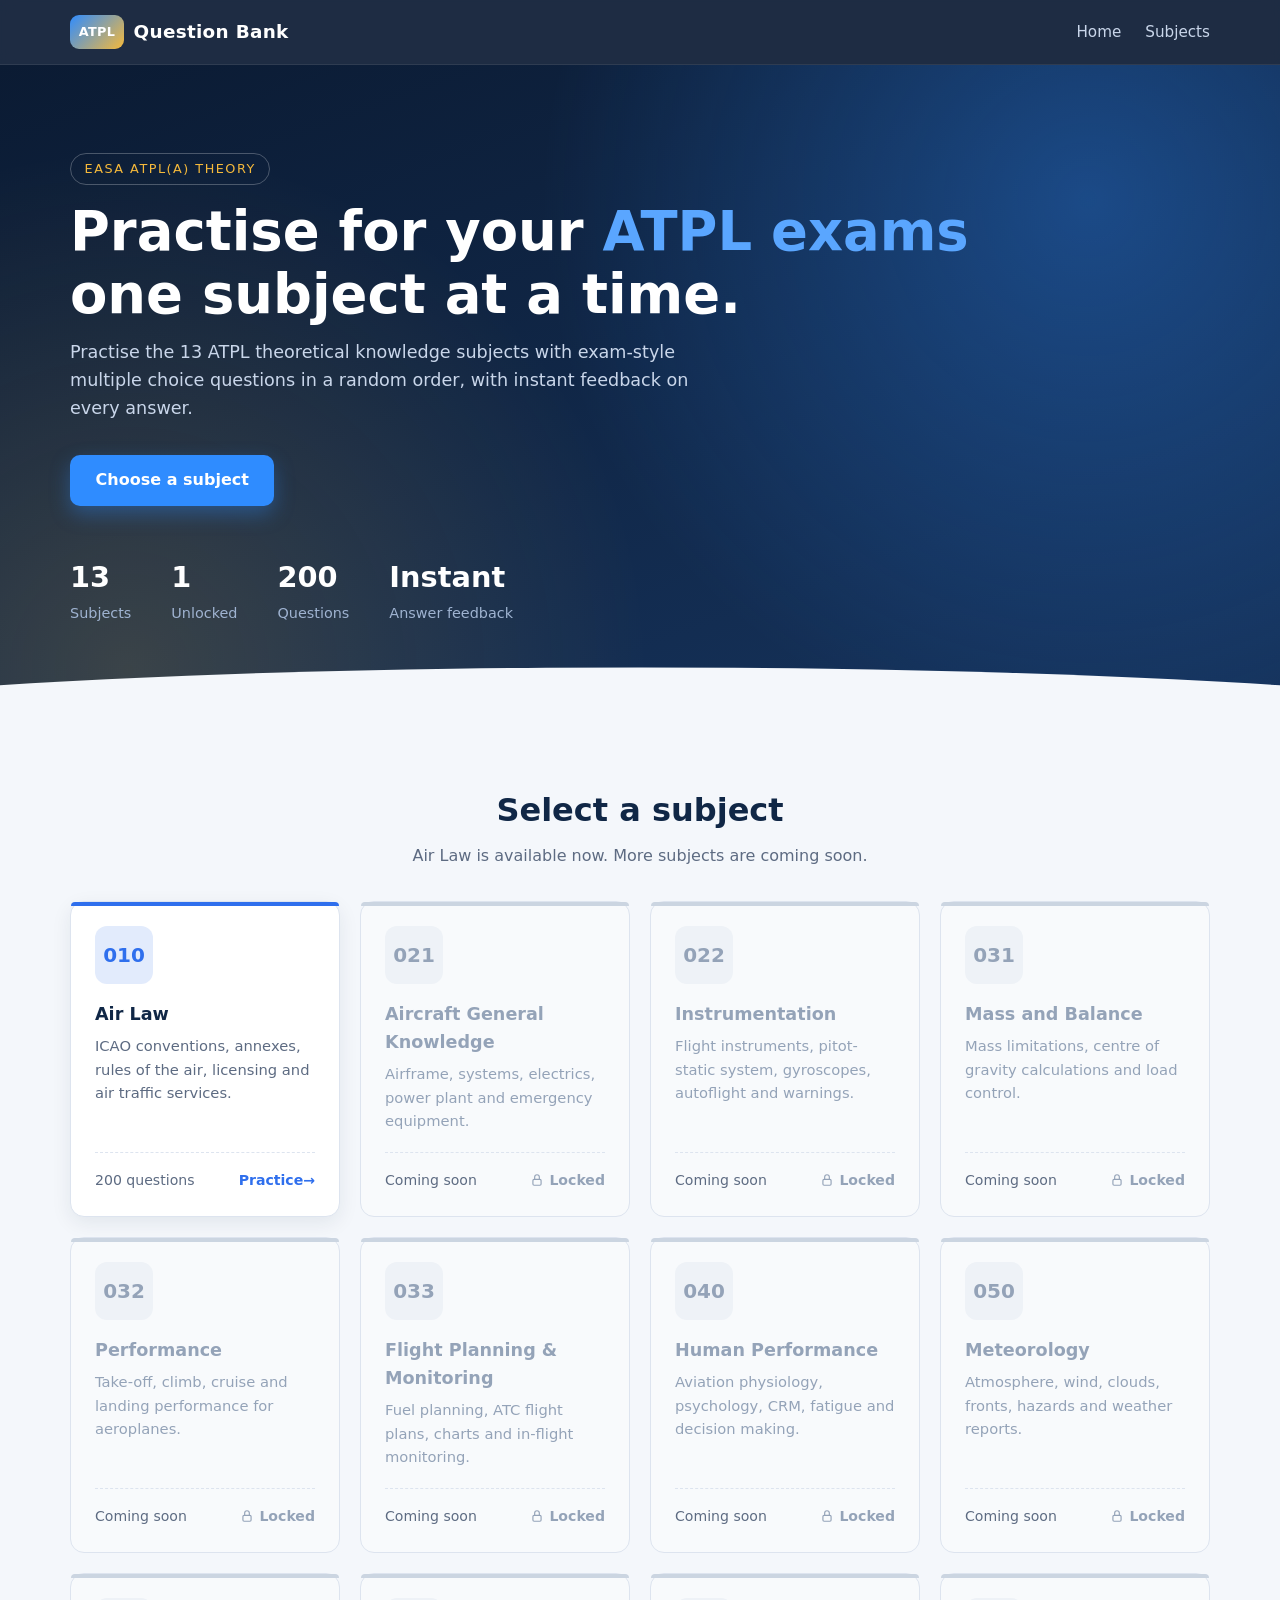
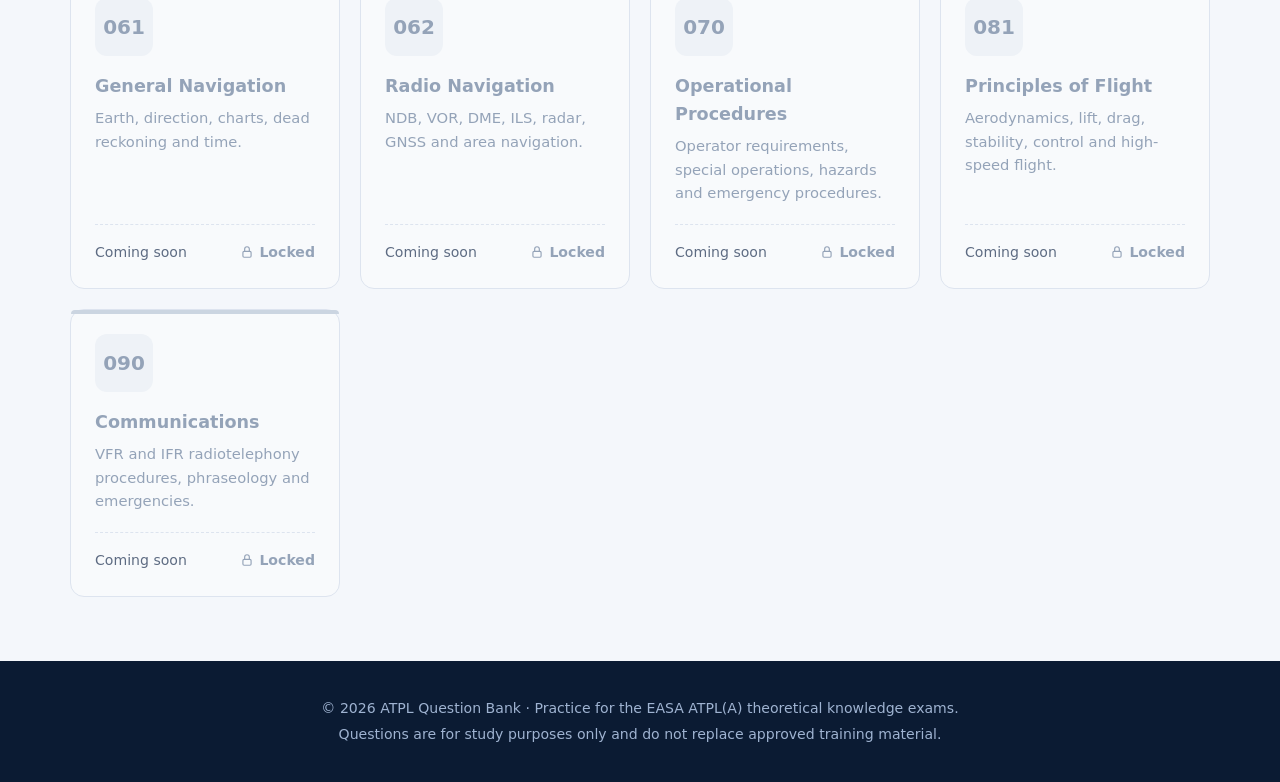
==== index.html @ 77bb9002 "Initial commit" ====
<!DOCTYPE html>
<html lang="en">
<head>
  <meta charset="UTF-8">
  <meta name="viewport" content="width=device-width, initial-scale=1.0">
  <title>ATPL Question Bank – Practise for your ATPL exams</title>
  <link rel="stylesheet" href="css/style.css">
</head>
<body>
  <header class="site-header">
    <nav class="container nav" aria-label="Main">
      <a class="brand" href="index.html"><span class="brand-mark">ATPL</span> Question Bank</a>
      <ul class="nav-links">
        <li><a href="index.html">Home</a></li>
        <li><a href="index.html#subjects">Subjects</a></li>
      </ul>
    </nav>
  </header>

  <main>
    <section class="hero">
      <div class="container">
        <span class="eyebrow">EASA ATPL(A) Theory</span>
        <h1>Practise for your <span>ATPL exams</span><br>one subject at a time.</h1>
        <p>Practise the 13 ATPL theoretical knowledge subjects with exam-style multiple choice questions in a random order, with instant feedback on every answer.</p>
        <a class="btn btn-primary" href="#subjects">Choose a subject</a>
        <div class="stats">
          <div class="stat"><strong>13</strong><span>Subjects</span></div>
          <div class="stat"><strong>1</strong><span>Unlocked</span></div>
          <div class="stat"><strong>200</strong><span>Questions</span></div>
          <div class="stat"><strong>Instant</strong><span>Answer feedback</span></div>
        </div>
      </div>
    </section>

    <section class="section" id="subjects">
      <div class="container">
        <div class="section-head">
          <h2>Select a subject</h2>
          <p>Air Law is available now. More subjects are coming soon.</p>
        </div>
        <div class="subject-grid">
        <a class="subject-card s-010" href="subjects/air-law.html">
          <span class="subject-code">010</span>
          <h3>Air Law</h3>
          <p>ICAO conventions, annexes, rules of the air, licensing and air traffic services.</p>
          <div class="card-footer">
            <span class="count">200 questions</span>
            <span class="go">Practice</span>
          </div>
        </a>
        <div class="subject-card s-021 is-locked" aria-disabled="true">
          <span class="subject-code">021</span>
          <h3>Aircraft General Knowledge</h3>
          <p>Airframe, systems, electrics, power plant and emergency equipment.</p>
          <div class="card-footer">
            <span class="count">Coming soon</span>
            <span class="lock">Locked</span>
          </div>
        </div>
        <div class="subject-card s-022 is-locked" aria-disabled="true">
          <span class="subject-code">022</span>
          <h3>Instrumentation</h3>
          <p>Flight instruments, pitot-static system, gyroscopes, autoflight and warnings.</p>
          <div class="card-footer">
            <span class="count">Coming soon</span>
            <span class="lock">Locked</span>
          </div>
        </div>
        <div class="subject-card s-031 is-locked" aria-disabled="true">
          <span class="subject-code">031</span>
          <h3>Mass and Balance</h3>
          <p>Mass limitations, centre of gravity calculations and load control.</p>
          <div class="card-footer">
            <span class="count">Coming soon</span>
            <span class="lock">Locked</span>
          </div>
        </div>
        <div class="subject-card s-032 is-locked" aria-disabled="true">
          <span class="subject-code">032</span>
          <h3>Performance</h3>
          <p>Take-off, climb, cruise and landing performance for aeroplanes.</p>
          <div class="card-footer">
            <span class="count">Coming soon</span>
            <span class="lock">Locked</span>
          </div>
        </div>
        <div class="subject-card s-033 is-locked" aria-disabled="true">
          <span class="subject-code">033</span>
          <h3>Flight Planning &amp; Monitoring</h3>
          <p>Fuel planning, ATC flight plans, charts and in-flight monitoring.</p>
          <div class="card-footer">
            <span class="count">Coming soon</span>
            <span class="lock">Locked</span>
          </div>
        </div>
        <div class="subject-card s-040 is-locked" aria-disabled="true">
          <span class="subject-code">040</span>
          <h3>Human Performance</h3>
          <p>Aviation physiology, psychology, CRM, fatigue and decision making.</p>
          <div class="card-footer">
            <span class="count">Coming soon</span>
            <span class="lock">Locked</span>
          </div>
        </div>
        <div class="subject-card s-050 is-locked" aria-disabled="true">
          <span class="subject-code">050</span>
          <h3>Meteorology</h3>
          <p>Atmosphere, wind, clouds, fronts, hazards and weather reports.</p>
          <div class="card-footer">
            <span class="count">Coming soon</span>
            <span class="lock">Locked</span>
          </div>
        </div>
        <div class="subject-card s-061 is-locked" aria-disabled="true">
          <span class="subject-code">061</span>
          <h3>General Navigation</h3>
          <p>Earth, direction, charts, dead reckoning and time.</p>
          <div class="card-footer">
            <span class="count">Coming soon</span>
            <span class="lock">Locked</span>
          </div>
        </div>
        <div class="subject-card s-062 is-locked" aria-disabled="true">
          <span class="subject-code">062</span>
          <h3>Radio Navigation</h3>
          <p>NDB, VOR, DME, ILS, radar, GNSS and area navigation.</p>
          <div class="card-footer">
            <span class="count">Coming soon</span>
            <span class="lock">Locked</span>
          </div>
        </div>
        <div class="subject-card s-070 is-locked" aria-disabled="true">
          <span class="subject-code">070</span>
          <h3>Operational Procedures</h3>
          <p>Operator requirements, special operations, hazards and emergency procedures.</p>
          <div class="card-footer">
            <span class="count">Coming soon</span>
            <span class="lock">Locked</span>
          </div>
        </div>
        <div class="subject-card s-081 is-locked" aria-disabled="true">
          <span class="subject-code">081</span>
          <h3>Principles of Flight</h3>
          <p>Aerodynamics, lift, drag, stability, control and high-speed flight.</p>
          <div class="card-footer">
            <span class="count">Coming soon</span>
            <span class="lock">Locked</span>
          </div>
        </div>
        <div class="subject-card s-090 is-locked" aria-disabled="true">
          <span class="subject-code">090</span>
          <h3>Communications</h3>
          <p>VFR and IFR radiotelephony procedures, phraseology and emergencies.</p>
          <div class="card-footer">
            <span class="count">Coming soon</span>
            <span class="lock">Locked</span>
          </div>
        </div>
        </div>
      </div>
    </section>

  </main>

  <footer class="site-footer">
    <div class="container">
      <p>&copy; 2026 ATPL Question Bank &middot; Practice for the EASA ATPL(A) theoretical knowledge exams.</p>
      <p>Questions are for study purposes only and do not replace approved training material.</p>
    </div>
  </footer>
</body>
</html>
---- css/style.css ----
/* ==========================================================================
   ATPL Question Bank — shared stylesheet
   ========================================================================== */

:root {
  --navy-900: #0b1b33;
  --navy-800: #102746;
  --navy-700: #16345e;
  --sky-500: #2f8cff;
  --sky-400: #5aa6ff;
  --sky-100: #e6f1ff;
  --gold-400: #f5b93b;
  --ink: #1b2536;
  --muted: #5d6b82;
  --line: #dde4ef;
  --bg: #f4f7fb;
  --card: #ffffff;
  --success: #1f9d61;
  --success-bg: #e5f7ee;
  --danger: #d64545;
  --danger-bg: #fdecec;
  --radius: 14px;
  --shadow: 0 6px 20px rgba(16, 39, 70, 0.08);
  --shadow-hover: 0 14px 34px rgba(16, 39, 70, 0.16);
}

*,
*::before,
*::after {
  box-sizing: border-box;
}

html {
  scroll-behavior: smooth;
}

body {
  margin: 0;
  font-family: "Segoe UI", system-ui, -apple-system, Roboto, "Helvetica Neue", Arial, sans-serif;
  color: var(--ink);
  background: var(--bg);
  line-height: 1.6;
}

a {
  color: inherit;
  text-decoration: none;
}

.container {
  width: min(1140px, 100% - 2.5rem);
  margin-inline: auto;
}

/* ---------- Top navigation ---------- */

.site-header {
  position: sticky;
  top: 0;
  z-index: 10;
  background: rgba(11, 27, 51, 0.92);
  backdrop-filter: blur(8px);
  border-bottom: 1px solid rgba(255, 255, 255, 0.08);
}

.nav {
  display: flex;
  align-items: center;
  justify-content: space-between;
  height: 64px;
}

.brand {
  display: flex;
  align-items: center;
  gap: 0.6rem;
  color: #fff;
  font-weight: 700;
  font-size: 1.15rem;
  letter-spacing: 0.3px;
}

.brand-mark {
  display: grid;
  place-items: center;
  height: 34px;
  padding: 0 0.55rem;
  border-radius: 9px;
  background: linear-gradient(135deg, var(--sky-500), var(--gold-400));
  font-size: 0.8rem;
  font-weight: 800;
}

.nav-links {
  display: flex;
  gap: 1.5rem;
  margin: 0;
  padding: 0;
  list-style: none;
}

.nav-links a {
  color: #c9d6ea;
  font-size: 0.95rem;
  transition: color 0.2s;
}

.nav-links a:hover {
  color: #fff;
}

/* ---------- Hero ---------- */

.hero {
  position: relative;
  overflow: hidden;
  color: #fff;
  background:
    radial-gradient(circle at 85% 20%, rgba(47, 140, 255, 0.35), transparent 45%),
    radial-gradient(circle at 10% 90%, rgba(245, 185, 59, 0.18), transparent 40%),
    linear-gradient(160deg, var(--navy-900), var(--navy-700));
  padding: 5.5rem 0 7rem;
}

.hero::after {
  /* horizon line */
  content: "";
  position: absolute;
  inset: auto 0 0 0;
  height: 70px;
  background: var(--bg);
  clip-path: ellipse(75% 100% at 50% 100%);
}

.eyebrow {
  display: inline-block;
  padding: 0.3rem 0.85rem;
  border: 1px solid rgba(255, 255, 255, 0.25);
  border-radius: 999px;
  font-size: 0.8rem;
  letter-spacing: 1.5px;
  text-transform: uppercase;
  color: var(--gold-400);
}

.hero h1 {
  margin: 1rem 0 0.75rem;
  font-size: clamp(2rem, 5vw, 3.4rem);
  line-height: 1.15;
}

.hero h1 span {
  color: var(--sky-400);
}

.hero p {
  max-width: 620px;
  margin: 0 0 2rem;
  color: #c9d6ea;
  font-size: 1.1rem;
}

.btn {
  display: inline-block;
  padding: 0.8rem 1.6rem;
  border: 0;
  border-radius: 10px;
  font: inherit;
  font-weight: 600;
  cursor: pointer;
  transition: transform 0.2s, box-shadow 0.2s, background 0.2s;
}

.btn-primary {
  background: var(--sky-500);
  color: #fff;
  box-shadow: 0 8px 20px rgba(47, 140, 255, 0.35);
}

.btn-primary:hover {
  transform: translateY(-2px);
  background: var(--sky-400);
}

.btn-outline {
  background: transparent;
  color: var(--navy-700);
  border: 2px solid var(--line);
}

.btn-outline:hover {
  border-color: var(--sky-500);
  color: var(--sky-500);
}

.stats {
  display: flex;
  flex-wrap: wrap;
  gap: 2.5rem;
  margin-top: 3rem;
}

.stat strong {
  display: block;
  font-size: 1.8rem;
  color: #fff;
}

.stat span {
  color: #9fb3d1;
  font-size: 0.9rem;
}

/* ---------- Subjects grid ---------- */

.section {
  padding: 3rem 0 4rem;
}

.section-head {
  margin-bottom: 2rem;
  text-align: center;
}

.section-head h2 {
  margin: 0 0 0.4rem;
  font-size: 2rem;
  color: var(--navy-800);
}

.section-head p {
  margin: 0;
  color: var(--muted);
}

.subject-grid {
  display: grid;
  grid-template-columns: repeat(auto-fill, minmax(250px, 1fr));
  gap: 1.25rem;
}

.subject-card {
  position: relative;
  display: flex;
  flex-direction: column;
  padding: 1.5rem;
  background: var(--card);
  border: 1px solid var(--line);
  border-radius: var(--radius);
  box-shadow: var(--shadow);
  transition: transform 0.25s, box-shadow 0.25s, border-color 0.25s;
}

.subject-card::before {
  content: "";
  position: absolute;
  inset: 0 0 auto 0;
  height: 4px;
  border-radius: var(--radius) var(--radius) 0 0;
  background: var(--accent, var(--sky-500));
}

.subject-card:hover,
.subject-card:focus-visible {
  transform: translateY(-5px);
  box-shadow: var(--shadow-hover);
  border-color: var(--accent, var(--sky-500));
  outline: none;
}

.subject-code {
  display: inline-grid;
  place-items: center;
  width: 58px;
  height: 58px;
  margin-bottom: 1rem;
  border-radius: 12px;
  background: color-mix(in srgb, var(--accent, var(--sky-500)) 14%, white);
  color: var(--accent, var(--sky-500));
  font-size: 1.25rem;
  font-weight: 800;
}

.subject-card h3 {
  margin: 0 0 0.4rem;
  font-size: 1.1rem;
  color: var(--navy-800);
}

.subject-card p {
  flex: 1;
  margin: 0 0 1.2rem;
  color: var(--muted);
  font-size: 0.92rem;
}

.card-footer {
  display: flex;
  align-items: center;
  justify-content: space-between;
  padding-top: 1rem;
  border-top: 1px dashed var(--line);
  font-size: 0.88rem;
}

.card-footer .count {
  color: var(--muted);
}

.card-footer .go {
  color: var(--accent, var(--sky-500));
  font-weight: 600;
}

.card-footer .go::after {
  content: " \2192";
  display: inline-block;
  transition: transform 0.2s;
}

.subject-card:hover .go::after {
  transform: translateX(4px);
}

/* Per-subject accent colours */
.s-010 { --accent: #2f6fed; }
.s-021 { --accent: #7a4de8; }
.s-022 { --accent: #0e9f9a; }
.s-031 { --accent: #d9831f; }
.s-032 { --accent: #e0503a; }
.s-033 { --accent: #1f9d61; }
.s-040 { --accent: #d63f8c; }
.s-050 { --accent: #2a9bd8; }
.s-061 { --accent: #5a67d8; }
.s-062 { --accent: #8a5a2b; }
.s-070 { --accent: #c43c3c; }
.s-081 { --accent: #0f7bbd; }
.s-090 { --accent: #4a8f2a; }

/* Locked subjects */
.subject-card.is-locked {
  cursor: not-allowed;
  background: #f8fafc;
  box-shadow: none;
}

.subject-card.is-locked::before {
  background: #cbd5e1;
}

.subject-card.is-locked:hover {
  transform: none;
  box-shadow: none;
  border-color: var(--line);
}

.subject-card.is-locked .subject-code {
  background: #eef2f7;
  color: #94a3b8;
}

.subject-card.is-locked h3,
.subject-card.is-locked p {
  color: #94a3b8;
}

.lock {
  --lock-icon: url("data:image/svg+xml,%3Csvg xmlns='http://www.w3.org/2000/svg' viewBox='0 0 24 24' fill='none' stroke='black' stroke-width='2' stroke-linecap='round' stroke-linejoin='round'%3E%3Crect x='5' y='11' width='14' height='10' rx='2'/%3E%3Cpath d='M8 11V7a4 4 0 0 1 8 0v4'/%3E%3C/svg%3E");
}

.lock {
  display: inline-flex;
  align-items: center;
  gap: 0.35rem;
  color: #94a3b8;
  font-weight: 600;
}

.lock::before {
  content: "";
  width: 14px;
  height: 14px;
  background: currentColor;
  mask: var(--lock-icon) center / contain no-repeat;
  -webkit-mask: var(--lock-icon) center / contain no-repeat;
}

/* ---------- Footer ---------- */

.site-footer {
  padding: 2rem 0;
  background: var(--navy-900);
  color: #9fb3d1;
  font-size: 0.88rem;
  text-align: center;
}

.site-footer p {
  margin: 0.25rem 0;
}

/* ==========================================================================
   Practice page
   ========================================================================== */

.practice-hero {
  padding: 2.5rem 0 3rem;
  color: #fff;
  background: linear-gradient(160deg, var(--navy-900), var(--navy-700));
  border-bottom: 4px solid var(--accent, var(--sky-500));
}

.breadcrumb {
  display: flex;
  gap: 0.5rem;
  margin-bottom: 1rem;
  font-size: 0.88rem;
  color: #9fb3d1;
}

.breadcrumb a:hover {
  color: #fff;
}

.practice-hero .subject-code {
  margin: 0 1rem 0 0;
  background: rgba(255, 255, 255, 0.1);
  color: #fff;
  border: 2px solid var(--accent, var(--sky-500));
}

.practice-title {
  display: flex;
  align-items: center;
}

.practice-title h1 {
  margin: 0;
  font-size: clamp(1.5rem, 3.5vw, 2.2rem);
  line-height: 1.2;
}

.practice-title p {
  margin: 0.2rem 0 0;
  color: #c9d6ea;
}

.practice-layout {
  display: grid;
  grid-template-columns: 1fr 280px;
  gap: 1.5rem;
  align-items: start;
  padding: 2rem 0 4rem;
}

.quiz {
  counter-reset: correct answered question;
}

.question {
  margin: 0 0 1.25rem;
  padding: 1.5rem;
  background: var(--card);
  border: 1px solid var(--line);
  border-radius: var(--radius);
  box-shadow: var(--shadow);
  counter-increment: question;
}

.question legend {
  float: left;
  width: 100%;
  margin-bottom: 1rem;
  padding: 0;
  font-weight: 600;
  font-size: 1.05rem;
}

.question legend::before {
  content: "Question " counter(question);
  display: block;
  margin-bottom: 0.35rem;
  color: var(--accent, var(--sky-500));
  font-size: 0.78rem;
  font-weight: 700;
  letter-spacing: 1px;
  text-transform: uppercase;
}

.options {
  clear: both;
  display: grid;
  gap: 0.6rem;
  counter-reset: option;
}

.options input {
  position: absolute;
  opacity: 0;
  pointer-events: none;
}

.options label {
  display: flex;
  align-items: center;
  gap: 0.8rem;
  padding: 0.75rem 1rem;
  border: 2px solid var(--line);
  border-radius: 10px;
  cursor: pointer;
  transition: border-color 0.15s, background 0.15s;
}

.options label::before {
  counter-increment: option;
  content: counter(option, upper-alpha);
  flex: none;
  display: grid;
  place-items: center;
  width: 30px;
  height: 30px;
  border-radius: 8px;
  background: var(--bg);
  color: var(--muted);
  font-weight: 700;
  font-size: 0.85rem;
}

.options label:hover {
  border-color: var(--sky-400);
  background: var(--sky-100);
}

.options input:focus-visible + label {
  outline: 3px solid var(--sky-400);
  outline-offset: 2px;
}

/* Once answered: lock the question */
.question:has(input:checked) label {
  cursor: default;
  pointer-events: none;
}

.question:has(input:checked) label:hover {
  background: transparent;
}

/* Selected wrong answer */
.options input:checked + label {
  border-color: var(--danger);
  background: var(--danger-bg);
}

.options input:checked + label::before {
  content: "\2715";
  background: var(--danger);
  color: #fff;
}

/* Always reveal the correct answer after any choice */
.question:has(input:checked) input[data-correct] + label {
  border-color: var(--success);
  background: var(--success-bg);
}

.question:has(input:checked) input[data-correct] + label::before {
  content: "\2713";
  background: var(--success);
  color: #fff;
}

/* Score counters */
.options input:checked {
  counter-increment: answered;
}

.options input[data-correct]:checked {
  counter-increment: answered correct;
}

.explanation {
  display: none;
  margin-top: 1rem;
  padding: 0.9rem 1rem;
  border-left: 4px solid var(--sky-500);
  border-radius: 0 8px 8px 0;
  background: var(--sky-100);
  font-size: 0.93rem;
}

.explanation strong {
  color: var(--navy-700);
}

.question:has(input:checked) .explanation {
  display: block;
}

.result-banner {
  display: none;
  margin: 0.5rem 0 1rem;
  padding: 0.35rem 0.8rem;
  border-radius: 999px;
  font-size: 0.82rem;
  font-weight: 700;
  width: fit-content;
}

.question:has(input:checked) .result-banner.wrong {
  display: block;
  background: var(--danger-bg);
  color: var(--danger);
}

.question:has(input[data-correct]:checked) .result-banner.wrong {
  display: none;
}

.question:has(input[data-correct]:checked) .result-banner.right {
  display: block;
  background: var(--success-bg);
  color: var(--success);
}

.quiz-actions {
  display: flex;
  flex-wrap: wrap;
  gap: 0.75rem;
  align-items: center;
  justify-content: space-between;
  padding: 1.25rem 1.5rem;
  background: var(--card);
  border: 1px solid var(--line);
  border-radius: var(--radius);
}

.score {
  font-weight: 600;
  color: var(--navy-800);
}

.score::after {
  content: counter(correct) " correct of " counter(answered) " answered";
}

/* ---------- Exam mode (built by js/quiz.js) ---------- */

.exam-mode > :not(.exam) {
  display: none !important;
}

.exam {
  --exam-accent: #4f6bff;
  --exam-ink: #0f172a;
  --exam-muted: #64748b;
  --exam-line: #e4e8f1;
  --exam-good: #16a34a;
  --exam-good-bg: #ecfdf3;
  --exam-bad: #e11d48;
  --exam-bad-bg: #fff1f3;
  --exam-glass: rgba(255, 255, 255, 0.72);
  position: fixed;
  inset: 0;
  display: flex;
  flex-direction: column;
  color: var(--exam-ink);
  font-family: "Inter", -apple-system, BlinkMacSystemFont, "Segoe UI", system-ui, Roboto, sans-serif;
  background:
    radial-gradient(900px 500px at 0% 0%, color-mix(in srgb, var(--exam-accent) 16%, transparent), transparent 60%),
    radial-gradient(800px 500px at 100% 100%, color-mix(in srgb, var(--exam-accent) 12%, transparent), transparent 60%),
    linear-gradient(180deg, #f7f8fc, #eef1f8);
}

.icon-btn {
  position: relative;
  display: inline-grid;
  place-items: center;
  width: 44px;
  height: 44px;
  padding: 0;
  border: 0;
  border-radius: 14px;
  background: transparent;
  color: #334155;
  cursor: pointer;
  transition: background 0.2s, color 0.2s, transform 0.15s;
}

.icon-btn:hover:not(:disabled) {
  background: color-mix(in srgb, var(--exam-accent) 10%, transparent);
  color: var(--exam-accent);
}

.icon-btn:active:not(:disabled) {
  transform: scale(0.94);
}

.icon-btn:disabled {
  opacity: 0.3;
  cursor: default;
}

.icon-btn.active {
  background: var(--exam-accent);
  color: #fff;
  box-shadow: 0 6px 16px color-mix(in srgb, var(--exam-accent) 40%, transparent);
}

.icon-btn:focus-visible,
.exam-option:focus-visible {
  outline: 3px solid color-mix(in srgb, var(--exam-accent) 45%, transparent);
  outline-offset: 2px;
}

/* Top bar */

.exam-top {
  position: relative;
  display: grid;
  grid-template-columns: 44px 1fr 44px;
  align-items: center;
  gap: 0.5rem;
  padding: 0.6rem 1rem;
  background: var(--exam-glass);
  backdrop-filter: saturate(180%) blur(16px);
  box-shadow: 0 1px 0 rgba(15, 23, 42, 0.06);
}

.exam-progress {
  position: absolute;
  inset: auto 0 0 0;
  height: 3px;
  background: rgba(15, 23, 42, 0.05);
}

.exam-progress span {
  display: block;
  width: 0;
  height: 100%;
  border-radius: 0 3px 3px 0;
  background: linear-gradient(90deg, var(--exam-accent), color-mix(in srgb, var(--exam-accent) 55%, #22d3ee));
  transition: width 0.4s ease;
}

.exam-title {
  justify-self: center;
  display: flex;
  align-items: center;
  gap: 0.55rem;
  min-width: 0;
  font-weight: 700;
  font-size: 0.98rem;
  white-space: nowrap;
  overflow: hidden;
  text-overflow: ellipsis;
}

.exam-title span {
  padding: 0.2rem 0.55rem;
  border-radius: 8px;
  background: var(--exam-accent);
  color: #fff;
  font-size: 0.75rem;
  letter-spacing: 0.5px;
}

/* Body */

.exam-body {
  flex: 1;
  overflow-y: auto;
  padding: 1.25rem 1rem 7rem;
}

.exam-inner {
  width: min(720px, 100%);
  margin-inline: auto;
}

.exam-inner.enter {
  animation: exam-enter 0.35s ease both;
}

@keyframes exam-enter {
  from {
    opacity: 0;
    transform: translateY(10px);
  }
}

.exam-meta {
  display: flex;
  flex-wrap: wrap;
  align-items: center;
  justify-content: space-between;
  gap: 0.5rem;
  margin-bottom: 1rem;
}

.chip {
  display: inline-flex;
  align-items: center;
  gap: 0.4rem;
  padding: 0.35rem 0.8rem;
  border-radius: 999px;
  background: var(--exam-glass);
  border: 1px solid rgba(255, 255, 255, 0.9);
  box-shadow: 0 1px 3px rgba(15, 23, 42, 0.06);
  color: var(--exam-muted);
  font-size: 0.78rem;
  font-weight: 600;
  font-variant-numeric: tabular-nums;
}

.chip-strong {
  background: var(--exam-ink);
  border-color: var(--exam-ink);
  color: #fff;
}

.exam-clock svg {
  width: 14px;
  height: 14px;
}

.q-card {
  margin-bottom: 1rem;
  padding: 1.5rem 1.6rem;
  border-radius: 22px;
  background: #fff;
  box-shadow: 0 10px 30px rgba(15, 23, 42, 0.07);
}

.q-subject {
  display: inline-block;
  margin-bottom: 0.6rem;
  color: var(--exam-accent);
  font-size: 0.72rem;
  font-weight: 700;
  letter-spacing: 1.2px;
  text-transform: uppercase;
}

.exam-question {
  margin: 0;
  font-size: clamp(1.05rem, 2.2vw, 1.25rem);
  font-weight: 600;
  line-height: 1.5;
}

.exam-options {
  display: grid;
  gap: 0.65rem;
}

.exam-option {
  display: flex;
  align-items: center;
  gap: 0.9rem;
  width: 100%;
  padding: 0.85rem 1rem;
  border: 1.5px solid var(--exam-line);
  border-radius: 16px;
  background: #fff;
  color: var(--exam-ink);
  font: inherit;
  font-size: 0.95rem;
  text-align: left;
  cursor: pointer;
  transition: border-color 0.2s, box-shadow 0.2s, transform 0.2s, background 0.2s, opacity 0.2s;
}

.exam-option:hover:not(:disabled) {
  border-color: var(--exam-accent);
  box-shadow: 0 8px 20px color-mix(in srgb, var(--exam-accent) 18%, transparent);
  transform: translateY(-2px);
}

.exam-option:disabled {
  cursor: default;
}

.opt-key {
  flex: none;
  display: grid;
  place-items: center;
  width: 34px;
  height: 34px;
  border-radius: 11px;
  background: #f1f4f9;
  color: var(--exam-muted);
  font-size: 0.85rem;
  font-weight: 700;
  transition: background 0.2s, color 0.2s;
}

.exam-option:hover:not(:disabled) .opt-key {
  background: var(--exam-accent);
  color: #fff;
}

.opt-text {
  line-height: 1.45;
}

.exam-options.is-locked .exam-option:not(.is-correct):not(.is-wrong) {
  opacity: 0.55;
}

.exam-option.is-correct {
  border-color: var(--exam-good);
  background: var(--exam-good-bg);
  animation: pop 0.35s ease;
}

.exam-option.is-correct .opt-key {
  background: var(--exam-good);
  color: #fff;
}

.exam-option.is-wrong {
  border-color: var(--exam-bad);
  background: var(--exam-bad-bg);
  animation: shake 0.35s ease;
}

.exam-option.is-wrong .opt-key {
  background: var(--exam-bad);
  color: #fff;
}

@keyframes pop {
  50% { transform: scale(1.015); }
}

@keyframes shake {
  25% { transform: translateX(-4px); }
  75% { transform: translateX(4px); }
}

.exam-feedback {
  display: none;
  margin-top: 1rem;
  padding: 0.9rem 1.1rem;
  border-radius: 16px;
  font-size: 0.92rem;
  animation: exam-enter 0.3s ease both;
}

.exam-feedback.show {
  display: block;
}

.exam-feedback {
  scroll-margin-bottom: 6.5rem;
}

.exam-feedback.good {
  background: var(--exam-good-bg);
  color: #14532d;
}

.exam-feedback.show.bad {
  display: block;
  padding: 0;
  overflow: hidden;
  border-radius: 22px;
  background: #fff;
  color: var(--exam-ink);
  box-shadow: 0 10px 30px rgba(15, 23, 42, 0.08);
}

.fb-head {
  display: flex;
  align-items: center;
  gap: 0.85rem;
  padding: 1rem 1.25rem;
  background: linear-gradient(135deg, var(--exam-bad-bg), #fff);
}

.skipped .fb-head {
  background: linear-gradient(135deg, #f1f5f9, #fff);
}

.fb-icon {
  flex: none;
  display: grid;
  place-items: center;
  width: 38px;
  height: 38px;
  border-radius: 50%;
  background: var(--exam-bad);
  color: #fff;
  font-size: 0.95rem;
  font-weight: 700;
  box-shadow: 0 6px 14px color-mix(in srgb, var(--exam-bad) 35%, transparent);
}

.skipped .fb-icon {
  background: #94a3b8;
  box-shadow: none;
}

.fb-title {
  margin: 0;
  color: var(--exam-bad);
  font-size: 1rem;
  font-weight: 700;
}

.skipped .fb-title {
  color: #475569;
}

.fb-sub {
  margin: 0.1rem 0 0;
  color: var(--exam-muted);
  font-size: 0.84rem;
}

.fb-answer,
.fb-explain {
  padding: 1rem 1.25rem;
}

.fb-explain {
  border-top: 1px solid #eef1f6;
}

.fb-label {
  display: block;
  margin-bottom: 0.5rem;
  color: var(--exam-muted);
  font-size: 0.7rem;
  font-weight: 700;
  letter-spacing: 1px;
  text-transform: uppercase;
}

.fb-value {
  display: flex;
  align-items: center;
  gap: 0.75rem;
  padding: 0.75rem 0.9rem;
  border-radius: 14px;
  background: var(--exam-good-bg);
  color: #14532d;
  font-weight: 600;
  line-height: 1.45;
}

.fb-key {
  flex: none;
  display: grid;
  place-items: center;
  width: 30px;
  height: 30px;
  border-radius: 10px;
  background: var(--exam-good);
  color: #fff;
  font-size: 0.85rem;
}

.fb-explain p {
  margin: 0;
  color: #334155;
  line-height: 1.65;
}

/* Floating dock */

.exam-bottom {
  position: absolute;
  inset: auto 0 0 0;
  display: flex;
  justify-content: center;
  padding: 0 1rem calc(1rem + env(safe-area-inset-bottom));
  pointer-events: none;
}

.dock {
  display: flex;
  align-items: center;
  justify-content: space-between;
  gap: 1rem;
  width: min(720px, 100%);
  padding: 0.45rem;
  border: 1px solid rgba(255, 255, 255, 0.9);
  border-radius: 22px;
  background: var(--exam-glass);
  backdrop-filter: saturate(180%) blur(18px);
  box-shadow: 0 16px 40px rgba(15, 23, 42, 0.14);
  pointer-events: auto;
}

.nav-btn {
  width: 52px;
  height: 44px;
  background: #f1f4f9;
}

.nav-btn.nav-next {
  background: var(--exam-accent);
  color: #fff;
  box-shadow: 0 6px 16px color-mix(in srgb, var(--exam-accent) 40%, transparent);
}

.nav-btn.nav-next:hover:not(:disabled) {
  background: var(--exam-accent);
  color: #fff;
  filter: brightness(1.08);
}

/* Drawer */

.drawer-backdrop {
  position: fixed;
  inset: 0;
  background: rgba(15, 23, 42, 0.35);
  backdrop-filter: blur(3px);
  opacity: 0;
  pointer-events: none;
  transition: opacity 0.25s;
}

.drawer {
  position: fixed;
  inset: 0.75rem auto 0.75rem 0.75rem;
  display: flex;
  flex-direction: column;
  width: min(360px, calc(100vw - 1.5rem));
  padding: 1.25rem;
  overflow: hidden;
  border-radius: 24px;
  background: #fff;
  box-shadow: 0 24px 60px rgba(15, 23, 42, 0.25);
  transform: translateX(calc(-100% - 1rem));
  transition: transform 0.3s cubic-bezier(0.2, 0.8, 0.2, 1);
}

.drawer-open .drawer {
  transform: none;
}

.drawer-open .drawer-backdrop {
  opacity: 1;
  pointer-events: auto;
}

.drawer-head {
  display: flex;
  align-items: flex-start;
  justify-content: space-between;
  margin-bottom: 1rem;
}

.drawer-head small {
  display: block;
  color: var(--exam-accent);
  font-size: 0.75rem;
  font-weight: 700;
  letter-spacing: 1px;
}

.drawer-head strong {
  font-size: 1.2rem;
}

.drawer-score {
  margin-bottom: 1rem;
  padding: 1rem;
  border-radius: 16px;
  background: linear-gradient(135deg, var(--exam-accent), color-mix(in srgb, var(--exam-accent) 55%, #22d3ee));
  color: #fff;
  font-size: 0.92rem;
  box-shadow: 0 10px 24px color-mix(in srgb, var(--exam-accent) 30%, transparent);
}

.drawer-score small {
  opacity: 0.85;
}

.drawer-legend {
  display: flex;
  align-items: center;
  gap: 0.35rem;
  margin-bottom: 0.7rem;
  color: var(--exam-muted);
  font-size: 0.75rem;
}

.dot {
  width: 10px;
  height: 10px;
  margin-left: 0.5rem;
  border-radius: 50%;
}

.dot:first-child {
  margin-left: 0;
}

.dot.correct { background: var(--exam-good); }
.dot.wrong { background: var(--exam-bad); }

.drawer-grid {
  display: grid;
  grid-template-columns: repeat(auto-fill, minmax(42px, 1fr));
  align-content: start;
  gap: 0.4rem;
  flex: 1;
  min-height: 0;
  overflow-y: auto;
  padding: 3px;
}

.drawer-grid button {
  position: relative;
  height: 38px;
  border: 0;
  border-radius: 11px;
  background: #f1f4f9;
  color: #334155;
  font: inherit;
  font-size: 0.8rem;
  font-weight: 600;
  cursor: pointer;
  transition: transform 0.15s, background 0.2s;
}

.drawer-grid button:hover {
  transform: translateY(-1px);
  background: #e6ebf4;
}

.drawer-grid button.correct {
  background: var(--exam-good);
  color: #fff;
}

.drawer-grid button.wrong {
  background: var(--exam-bad);
  color: #fff;
}

.drawer-grid button.current {
  outline: 2.5px solid var(--exam-accent);
  outline-offset: 1px;
}

.drawer-actions {
  display: grid;
  gap: 0.5rem;
  margin-top: 1rem;
}

.drawer-btn {
  width: 100%;
  padding: 0.7rem;
  border: 1.5px solid var(--exam-line);
  border-radius: 14px;
  background: #fff;
  color: var(--exam-ink);
  font: inherit;
  font-size: 0.9rem;
  font-weight: 600;
  cursor: pointer;
  transition: transform 0.15s, opacity 0.2s, border-color 0.2s;
}

.drawer-btn:hover {
  border-color: var(--exam-accent);
  transform: translateY(-1px);
}

.drawer-btn-dark {
  border-color: var(--exam-ink);
  background: var(--exam-ink);
  color: #fff;
}

.drawer-btn-dark:hover {
  border-color: var(--exam-ink);
  opacity: 0.9;
}

.drawer-score small:first-child {
  display: block;
  margin-bottom: 0.2rem;
  font-size: 0.7rem;
  font-weight: 700;
  letter-spacing: 1px;
  text-transform: uppercase;
}

.dot.answered { background: var(--exam-accent); }
.dot.empty { background: #fff; border: 1.5px solid #cbd5e1; }
.dot.skipped { background: #94a3b8; }

.drawer-grid button.answered {
  background: var(--exam-accent);
  color: #fff;
}

.drawer-grid button.skipped {
  background: #e2e8f0;
  color: #64748b;
  text-decoration: line-through;
}

/* Phase visibility */

.exam [hidden] {
  display: none !important;
}

.exam[data-phase="select"] [data-action="menu"] {
  visibility: hidden;
}

.exam[data-phase="select"] .exam-bottom,
.exam[data-phase="result"] .exam-bottom {
  display: none;
}

.chip-mode {
  margin-right: auto;
  background: color-mix(in srgb, var(--exam-accent) 12%, white);
  color: var(--exam-accent);
}

.exam-clock.is-low {
  background: var(--exam-bad-bg);
  border-color: var(--exam-bad-bg);
  color: var(--exam-bad);
  animation: pulse 1s ease-in-out infinite alternate;
}

@keyframes pulse {
  to { box-shadow: 0 0 0 4px color-mix(in srgb, var(--exam-bad) 18%, transparent); }
}

/* Exam mode: selected (not yet graded) answer */

.exam-option.is-selected {
  border-color: var(--exam-accent);
  background: color-mix(in srgb, var(--exam-accent) 8%, white);
  box-shadow: 0 0 0 3px color-mix(in srgb, var(--exam-accent) 18%, transparent);
}

.exam-option.is-selected .opt-key {
  background: var(--exam-accent);
  color: #fff;
}

.dock-action {
  padding: 0.7rem 1.4rem;
  border: 0;
  border-radius: 14px;
  background: var(--exam-ink);
  color: #fff;
  font: inherit;
  font-size: 0.9rem;
  font-weight: 700;
  cursor: pointer;
  transition: transform 0.15s, opacity 0.2s;
}

.dock-action:hover {
  opacity: 0.9;
  transform: translateY(-1px);
}

/* Mode selection */

.mode-view {
  width: min(820px, 100%);
  margin: 1.5rem auto 0;
  text-align: center;
  animation: exam-enter 0.35s ease both;
}

.mode-eyebrow {
  margin: 0 0 0.4rem;
  color: var(--exam-accent);
  font-size: 0.75rem;
  font-weight: 700;
  letter-spacing: 1.2px;
  text-transform: uppercase;
}

.mode-view h1 {
  margin: 0 0 1.75rem;
  font-size: clamp(1.6rem, 4vw, 2.2rem);
}

.mode-grid {
  display: grid;
  grid-template-columns: repeat(auto-fit, minmax(280px, 1fr));
  gap: 1rem;
}

.mode-card {
  --mode-color: #16a34a;
  display: flex;
  flex-direction: column;
  padding: 1.6rem;
  border: 1.5px solid transparent;
  border-radius: 24px;
  background: #fff;
  color: var(--exam-ink);
  font: inherit;
  text-align: left;
  cursor: pointer;
  box-shadow: 0 10px 30px rgba(15, 23, 42, 0.08);
  transition: transform 0.2s, box-shadow 0.2s, border-color 0.2s;
}

.mode-card-exam {
  --mode-color: var(--exam-accent);
}

.mode-card:hover {
  transform: translateY(-4px);
  border-color: var(--mode-color);
  box-shadow: 0 18px 40px color-mix(in srgb, var(--mode-color) 22%, transparent);
}

.mode-icon {
  display: grid;
  place-items: center;
  width: 52px;
  height: 52px;
  margin-bottom: 1rem;
  border-radius: 16px;
  background: color-mix(in srgb, var(--mode-color) 12%, white);
  color: var(--mode-color);
}

.mode-card h2 {
  margin: 0 0 0.3rem;
  font-size: 1.3rem;
}

.mode-card p {
  margin: 0 0 1rem;
  color: var(--exam-muted);
  font-size: 0.92rem;
}

.mode-card ul {
  flex: 1;
  display: grid;
  gap: 0.5rem;
  margin: 0 0 1.4rem;
  padding: 0;
  list-style: none;
  font-size: 0.92rem;
}

.mode-card li {
  display: flex;
  align-items: flex-start;
  gap: 0.55rem;
}

.mode-card li::before {
  content: "\2713";
  flex: none;
  display: grid;
  place-items: center;
  width: 20px;
  height: 20px;
  border-radius: 50%;
  background: color-mix(in srgb, var(--mode-color) 14%, white);
  color: var(--mode-color);
  font-size: 0.7rem;
  font-weight: 700;
}

.mode-cta {
  padding: 0.75rem;
  border-radius: 14px;
  background: var(--mode-color);
  color: #fff;
  font-weight: 700;
  text-align: center;
}

/* Results */

.result-view {
  width: min(560px, 100%);
  margin: 1rem auto 0;
  animation: exam-enter 0.35s ease both;
}

.result-card {
  --result-color: var(--exam-good);
  padding: 2rem 1.5rem;
  border-radius: 28px;
  background: #fff;
  box-shadow: 0 16px 40px rgba(15, 23, 42, 0.1);
  text-align: center;
}

.result-card.fail {
  --result-color: var(--exam-bad);
}

.result-card.study {
  --result-color: var(--exam-accent);
}

.result-note {
  margin: 0 0 1.25rem;
  padding: 0.6rem 0.9rem;
  border-radius: 12px;
  background: #fff7ed;
  color: #9a3412;
  font-size: 0.88rem;
  font-weight: 600;
}

.result-ring {
  display: grid;
  place-items: center;
  width: 150px;
  height: 150px;
  margin: 0 auto 1.1rem;
  border-radius: 50%;
  background: conic-gradient(var(--result-color) calc(var(--p) * 1%), #edf1f7 0);
}

.result-ring span {
  display: grid;
  place-items: center;
  width: 118px;
  height: 118px;
  border-radius: 50%;
  background: #fff;
  font-size: 2rem;
  font-weight: 800;
}

.result-card h1 {
  margin: 0 0 0.35rem;
  color: var(--result-color);
  font-size: 1.8rem;
}

.result-sub {
  margin: 0 0 1.5rem;
  color: var(--exam-muted);
}

.result-stats {
  display: grid;
  grid-template-columns: repeat(4, 1fr);
  gap: 0.5rem;
  margin-bottom: 1.5rem;
}

.result-stats div {
  padding: 0.8rem 0.4rem;
  border-radius: 14px;
  background: #f5f7fb;
}

.result-stats strong {
  display: block;
  font-size: 1.25rem;
}

.result-stats strong.good { color: var(--exam-good); }
.result-stats strong.bad { color: var(--exam-bad); }

.result-stats span {
  color: var(--exam-muted);
  font-size: 0.75rem;
}

.result-actions {
  display: grid;
  gap: 0.5rem;
}

.result-btn {
  padding: 0.8rem;
  border: 1.5px solid var(--exam-line);
  border-radius: 14px;
  background: #fff;
  color: var(--exam-ink);
  font: inherit;
  font-weight: 600;
  cursor: pointer;
  transition: border-color 0.2s, transform 0.15s;
}

.result-btn:hover {
  border-color: var(--exam-accent);
  transform: translateY(-1px);
}

.result-btn.primary {
  border-color: var(--exam-accent);
  background: var(--exam-accent);
  color: #fff;
}

/* Confirm dialog */

.modal-backdrop {
  position: fixed;
  inset: 0;
  z-index: 20;
  display: grid;
  place-items: center;
  padding: 1rem;
  background: rgba(15, 23, 42, 0.45);
  backdrop-filter: blur(4px);
  opacity: 0;
  pointer-events: none;
  transition: opacity 0.2s;
}

.modal-open .modal-backdrop {
  opacity: 1;
  pointer-events: auto;
}

.modal {
  width: min(420px, 100%);
  padding: 1.5rem;
  border-radius: 22px;
  background: #fff;
  box-shadow: 0 24px 60px rgba(15, 23, 42, 0.3);
  transform: scale(0.96);
  transition: transform 0.2s;
}

.modal-open .modal {
  transform: none;
}

.modal h2 {
  margin: 0 0 0.5rem;
  font-size: 1.2rem;
}

.modal p {
  margin: 0 0 1.4rem;
  color: var(--exam-muted);
  line-height: 1.55;
}

.modal-actions {
  display: flex;
  justify-content: flex-end;
  gap: 0.5rem;
}

.modal-btn {
  padding: 0.65rem 1.1rem;
  border: 1.5px solid var(--exam-line);
  border-radius: 12px;
  background: #fff;
  color: var(--exam-ink);
  font: inherit;
  font-weight: 600;
  cursor: pointer;
}

.modal-btn-primary {
  border-color: var(--exam-ink);
  background: var(--exam-ink);
  color: #fff;
}

@media (max-width: 560px) {
  .result-stats {
    grid-template-columns: repeat(2, 1fr);
  }
}

@media (max-width: 560px) {
  .exam-title {
    font-size: 0.88rem;
  }

  .q-card {
    padding: 1.2rem;
  }

  .dock {
    gap: 0.25rem;
  }
}

@media (prefers-reduced-motion: reduce) {
  .exam *,
  .exam-inner.enter {
    animation: none !important;
    transition: none !important;
  }
}

/* ---------- Sidebar ---------- */

.sidebar {
  position: sticky;
  top: 84px;
  display: grid;
  gap: 1rem;
}

.panel {
  padding: 1.25rem;
  background: var(--card);
  border: 1px solid var(--line);
  border-radius: var(--radius);
}

.panel h2 {
  margin: 0 0 0.75rem;
  font-size: 0.85rem;
  letter-spacing: 1px;
  text-transform: uppercase;
  color: var(--muted);
}

.panel ul {
  margin: 0;
  padding: 0;
  list-style: none;
}

.panel li + li {
  margin-top: 0.15rem;
}

.panel li a {
  display: flex;
  gap: 0.6rem;
  padding: 0.35rem 0.5rem;
  border-radius: 8px;
  font-size: 0.9rem;
  color: var(--ink);
}

.panel li a:hover {
  background: var(--bg);
}

.panel li a[aria-current="page"] {
  background: var(--sky-100);
  color: var(--sky-500);
  font-weight: 600;
}

.panel li a span {
  flex: none;
  width: 2.2rem;
  color: var(--muted);
  font-variant-numeric: tabular-nums;
}

.panel p {
  margin: 0;
  color: var(--muted);
  font-size: 0.9rem;
}

.pager {
  display: flex;
  justify-content: space-between;
  gap: 1rem;
  margin-top: 1.5rem;
}

.pager a {
  flex: 1;
  padding: 1rem 1.25rem;
  background: var(--card);
  border: 1px solid var(--line);
  border-radius: var(--radius);
  transition: border-color 0.2s;
}

.pager a:hover {
  border-color: var(--sky-500);
}

.pager small {
  display: block;
  color: var(--muted);
}

.pager .next {
  text-align: right;
}

/* ---------- Responsive ---------- */

@media (max-width: 900px) {
  .practice-layout {
    grid-template-columns: 1fr;
  }

  .sidebar {
    position: static;
  }
}

@media (max-width: 600px) {
  .nav-links {
    display: none;
  }

  .hero {
    padding: 3.5rem 0 5rem;
  }

  .stats {
    gap: 1.5rem;
  }

  .pager {
    flex-direction: column;
  }
}
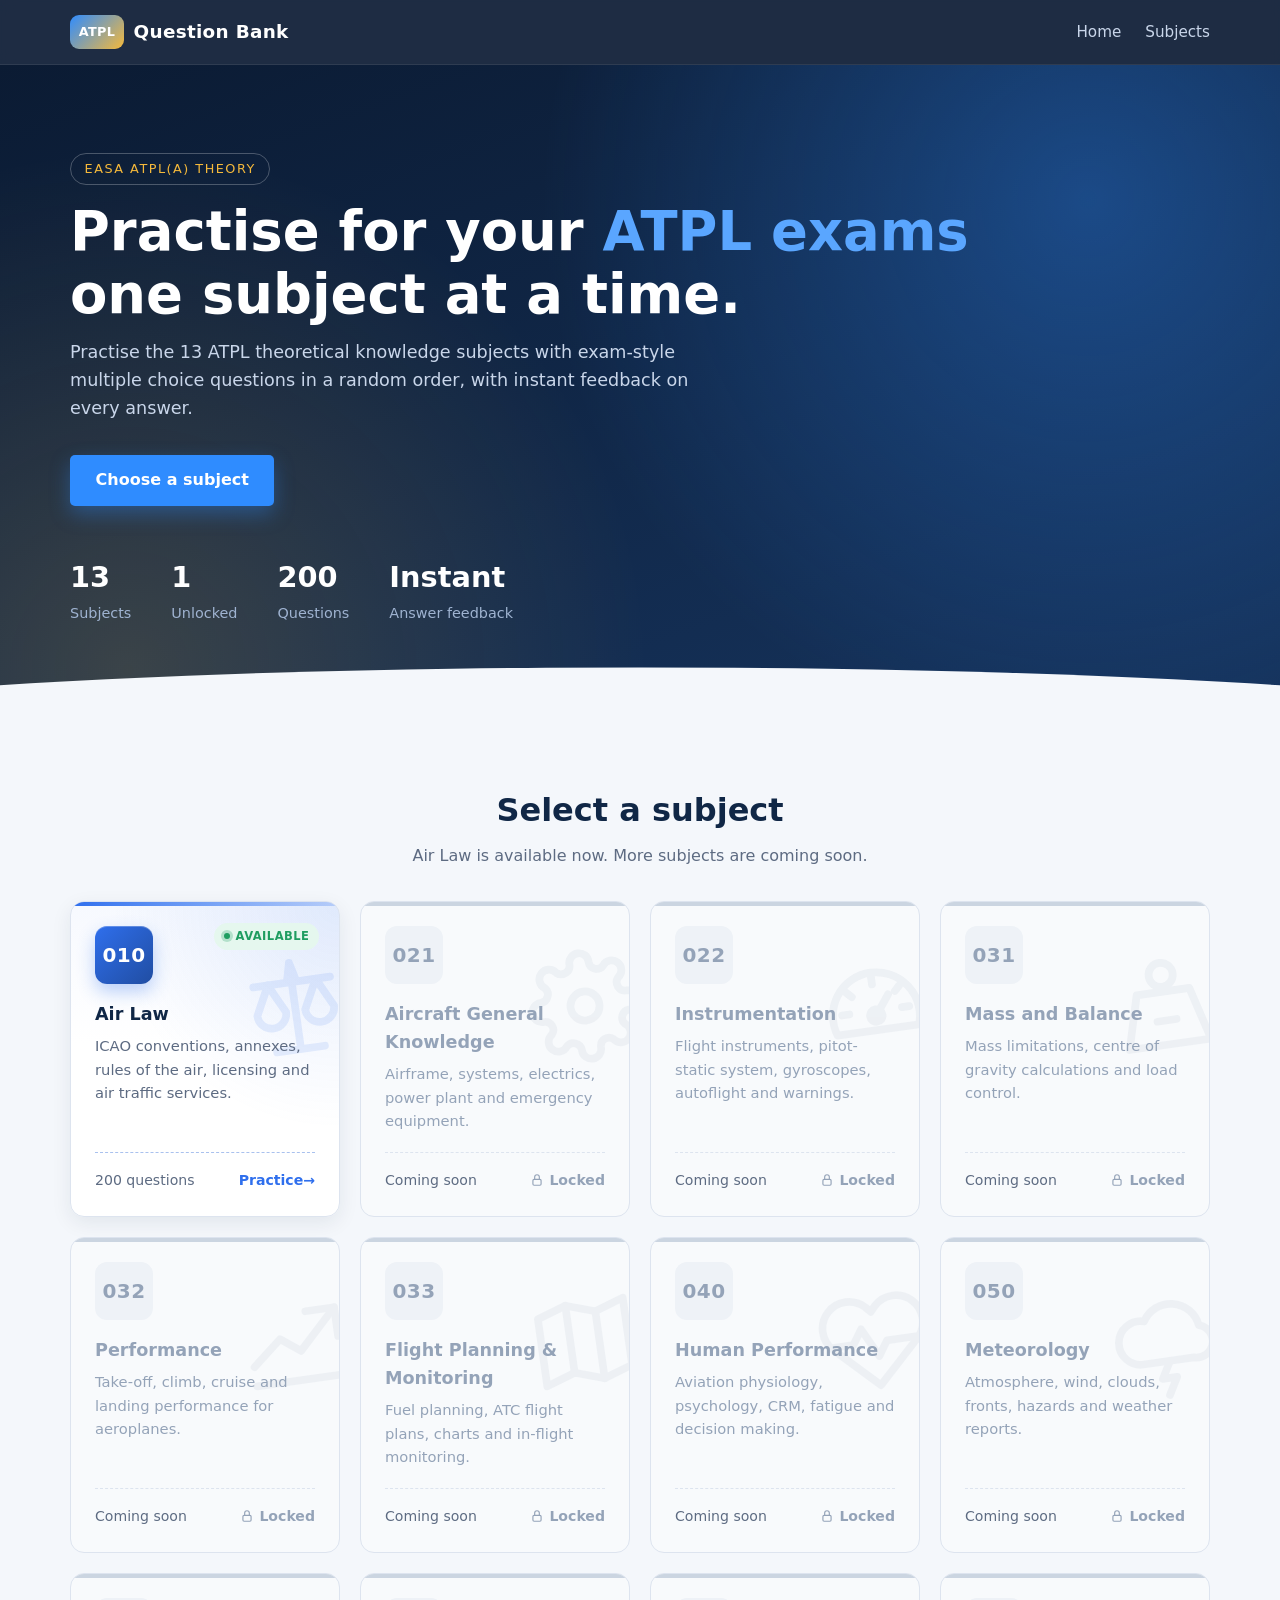
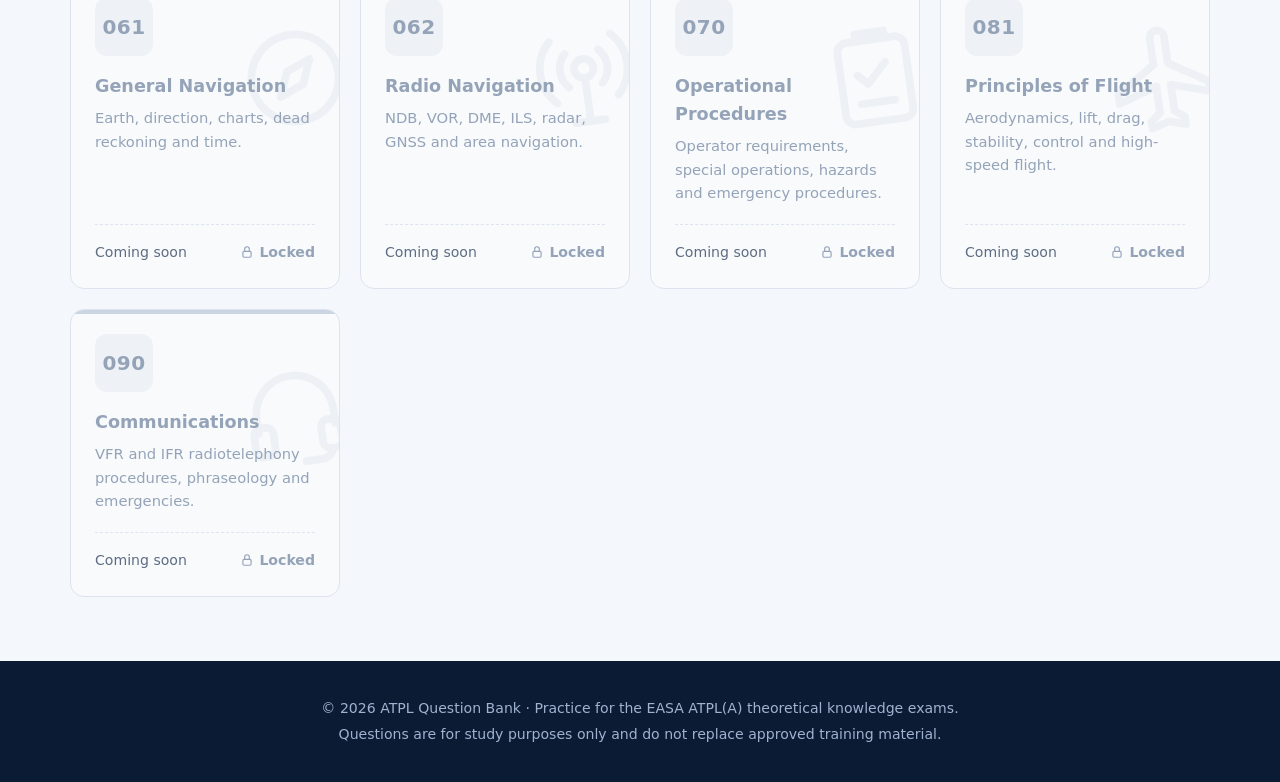
==== commit 8cfbe420: "update design" ====
--- a/index.html
+++ b/index.html
@@ -41,6 +41,7 @@
         </div>
         <div class="subject-grid">
         <a class="subject-card s-010" href="subjects/air-law.html">
+          <span class="card-badge">Available</span>
           <span class="subject-code">010</span>
           <h3>Air Law</h3>
           <p>ICAO conventions, annexes, rules of the air, licensing and air traffic services.</p>
--- a/css/style.css
+++ b/css/style.css
@@ -240,11 +240,16 @@
 }
 
 .subject-card {
+  --tint: color-mix(in srgb, var(--accent, var(--sky-500)) 12%, transparent);
   position: relative;
+  isolation: isolate;
+  overflow: hidden;
   display: flex;
   flex-direction: column;
   padding: 1.5rem;
-  background: var(--card);
+  background:
+    radial-gradient(circle at 100% 0%, var(--tint), transparent 55%),
+    linear-gradient(180deg, color-mix(in srgb, var(--accent, var(--sky-500)) 4%, white), var(--card) 45%);
   border: 1px solid var(--line);
   border-radius: var(--radius);
   box-shadow: var(--shadow);
@@ -256,16 +261,37 @@
   position: absolute;
   inset: 0 0 auto 0;
   height: 4px;
-  border-radius: var(--radius) var(--radius) 0 0;
+  background: linear-gradient(90deg, var(--accent, var(--sky-500)), color-mix(in srgb, var(--accent, var(--sky-500)) 35%, white));
+}
+
+.subject-card::after {
+  content: "";
+  position: absolute;
+  z-index: -1;
+  top: 46px;
+  right: -14px;
+  width: 116px;
+  height: 116px;
   background: var(--accent, var(--sky-500));
+  opacity: 0.11;
+  mask: var(--icon) center / contain no-repeat;
+  -webkit-mask: var(--icon) center / contain no-repeat;
+  transform: rotate(-8deg);
+  transition: transform 0.35s, opacity 0.35s;
 }
 
 .subject-card:hover,
 .subject-card:focus-visible {
   transform: translateY(-5px);
-  box-shadow: var(--shadow-hover);
+  box-shadow: var(--shadow-hover), 0 10px 28px color-mix(in srgb, var(--accent, var(--sky-500)) 18%, transparent);
   border-color: var(--accent, var(--sky-500));
   outline: none;
+}
+
+.subject-card:hover::after,
+.subject-card:focus-visible::after {
+  opacity: 0.18;
+  transform: rotate(0deg) scale(1.08);
 }
 
 .subject-code {
@@ -275,10 +301,39 @@
   height: 58px;
   margin-bottom: 1rem;
   border-radius: 12px;
-  background: color-mix(in srgb, var(--accent, var(--sky-500)) 14%, white);
-  color: var(--accent, var(--sky-500));
+  background: linear-gradient(135deg, var(--accent, var(--sky-500)), color-mix(in srgb, var(--accent, var(--sky-500)) 60%, #0b1b33));
+  color: #fff;
   font-size: 1.25rem;
   font-weight: 800;
+  letter-spacing: 0.02em;
+  box-shadow: 0 8px 18px color-mix(in srgb, var(--accent, var(--sky-500)) 32%, transparent),
+    inset 0 1px 0 rgba(255, 255, 255, 0.25);
+}
+
+.card-badge {
+  position: absolute;
+  top: 1.35rem;
+  right: 1.25rem;
+  display: inline-flex;
+  align-items: center;
+  gap: 0.35rem;
+  padding: 0.25rem 0.6rem;
+  border-radius: 999px;
+  background: var(--success-bg);
+  color: var(--success);
+  font-size: 0.72rem;
+  font-weight: 700;
+  letter-spacing: 0.04em;
+  text-transform: uppercase;
+}
+
+.card-badge::before {
+  content: "";
+  width: 6px;
+  height: 6px;
+  border-radius: 50%;
+  background: currentColor;
+  box-shadow: 0 0 0 3px color-mix(in srgb, currentColor 25%, transparent);
 }
 
 .subject-card h3 {
@@ -299,7 +354,7 @@
   align-items: center;
   justify-content: space-between;
   padding-top: 1rem;
-  border-top: 1px dashed var(--line);
+  border-top: 1px dashed color-mix(in srgb, var(--accent, var(--sky-500)) 30%, var(--line));
   font-size: 0.88rem;
 }
 
@@ -337,6 +392,21 @@
 .s-081 { --accent: #0f7bbd; }
 .s-090 { --accent: #4a8f2a; }
 
+/* Per-subject watermark icons */
+.s-010 { --icon: url("data:image/svg+xml,%3Csvg xmlns='http://www.w3.org/2000/svg' viewBox='0 0 24 24' fill='none' stroke='black' stroke-width='1.6' stroke-linecap='round' stroke-linejoin='round'%3E%3Cpath d='M12 3v18M7 21h10M4 7h16M12 3l-1 4h2z'/%3E%3Cpath d='M7 7l-3 6a3 3 0 0 0 6 0zM17 7l-3 6a3 3 0 0 0 6 0z'/%3E%3C/svg%3E"); }
+.s-021 { --icon: url("data:image/svg+xml,%3Csvg xmlns='http://www.w3.org/2000/svg' viewBox='0 0 24 24' fill='none' stroke='black' stroke-width='1.6' stroke-linecap='round' stroke-linejoin='round'%3E%3Ccircle cx='12' cy='12' r='3'/%3E%3Cpath d='M19.4 15a1.7 1.7 0 0 0 .3 1.8l.1.1a2 2 0 1 1-2.8 2.8l-.1-.1a1.7 1.7 0 0 0-1.8-.3 1.7 1.7 0 0 0-1 1.5V21a2 2 0 1 1-4 0v-.1a1.7 1.7 0 0 0-1.1-1.5 1.7 1.7 0 0 0-1.8.3l-.1.1a2 2 0 1 1-2.8-2.8l.1-.1a1.7 1.7 0 0 0 .3-1.8 1.7 1.7 0 0 0-1.5-1H3a2 2 0 1 1 0-4h.1a1.7 1.7 0 0 0 1.5-1.1 1.7 1.7 0 0 0-.3-1.8l-.1-.1a2 2 0 1 1 2.8-2.8l.1.1a1.7 1.7 0 0 0 1.8.3H9a1.7 1.7 0 0 0 1-1.5V3a2 2 0 1 1 4 0v.1a1.7 1.7 0 0 0 1 1.5 1.7 1.7 0 0 0 1.8-.3l.1-.1a2 2 0 1 1 2.8 2.8l-.1.1a1.7 1.7 0 0 0-.3 1.8V9a1.7 1.7 0 0 0 1.5 1H21a2 2 0 1 1 0 4h-.1a1.7 1.7 0 0 0-1.5 1z'/%3E%3C/svg%3E"); }
+.s-022 { --icon: url("data:image/svg+xml,%3Csvg xmlns='http://www.w3.org/2000/svg' viewBox='0 0 24 24' fill='none' stroke='black' stroke-width='1.6' stroke-linecap='round' stroke-linejoin='round'%3E%3Cpath d='M3.5 17a9 9 0 1 1 17 0z'/%3E%3Cpath d='M12 6v1.5M6.5 8.5l1 1M17.5 8.5l-1 1M5 13h1.5M17.5 13H19M12 14l3-4'/%3E%3Ccircle cx='12' cy='14' r='1.3'/%3E%3C/svg%3E"); }
+.s-031 { --icon: url("data:image/svg+xml,%3Csvg xmlns='http://www.w3.org/2000/svg' viewBox='0 0 24 24' fill='none' stroke='black' stroke-width='1.6' stroke-linecap='round' stroke-linejoin='round'%3E%3Ccircle cx='12' cy='5.5' r='2.5'/%3E%3Cpath d='M6.5 9h11l3 11h-17z'/%3E%3Cpath d='M10 15h4'/%3E%3C/svg%3E"); }
+.s-032 { --icon: url("data:image/svg+xml,%3Csvg xmlns='http://www.w3.org/2000/svg' viewBox='0 0 24 24' fill='none' stroke='black' stroke-width='1.6' stroke-linecap='round' stroke-linejoin='round'%3E%3Cpath d='M3 20h18'/%3E%3Cpath d='M3 16l6-5 4 3 8-8'/%3E%3Cpath d='M15 6h6v6'/%3E%3C/svg%3E"); }
+.s-033 { --icon: url("data:image/svg+xml,%3Csvg xmlns='http://www.w3.org/2000/svg' viewBox='0 0 24 24' fill='none' stroke='black' stroke-width='1.6' stroke-linecap='round' stroke-linejoin='round'%3E%3Cpath d='M9 4L3 6v14l6-2 6 2 6-2V4l-6 2z'/%3E%3Cpath d='M9 4v14M15 6v14'/%3E%3C/svg%3E"); }
+.s-040 { --icon: url("data:image/svg+xml,%3Csvg xmlns='http://www.w3.org/2000/svg' viewBox='0 0 24 24' fill='none' stroke='black' stroke-width='1.6' stroke-linecap='round' stroke-linejoin='round'%3E%3Cpath d='M20.8 4.6a5.5 5.5 0 0 0-7.8 0L12 5.7l-1-1.1a5.5 5.5 0 0 0-7.8 7.8L12 21l8.8-8.6a5.5 5.5 0 0 0 0-7.8z'/%3E%3Cpath d='M3.5 12h4l2-3 3 6 2-3h6'/%3E%3C/svg%3E"); }
+.s-050 { --icon: url("data:image/svg+xml,%3Csvg xmlns='http://www.w3.org/2000/svg' viewBox='0 0 24 24' fill='none' stroke='black' stroke-width='1.6' stroke-linecap='round' stroke-linejoin='round'%3E%3Cpath d='M17.5 16H7a4.5 4.5 0 1 1 1.3-8.8A6 6 0 0 1 19.4 9.5 3.3 3.3 0 0 1 17.5 16z'/%3E%3Cpath d='M12.5 16l-2 3.5h3l-2 3.5'/%3E%3C/svg%3E"); }
+.s-061 { --icon: url("data:image/svg+xml,%3Csvg xmlns='http://www.w3.org/2000/svg' viewBox='0 0 24 24' fill='none' stroke='black' stroke-width='1.6' stroke-linecap='round' stroke-linejoin='round'%3E%3Ccircle cx='12' cy='12' r='9'/%3E%3Cpath d='M15.5 8.5l-2 5-5 2 2-5z'/%3E%3C/svg%3E"); }
+.s-062 { --icon: url("data:image/svg+xml,%3Csvg xmlns='http://www.w3.org/2000/svg' viewBox='0 0 24 24' fill='none' stroke='black' stroke-width='1.6' stroke-linecap='round' stroke-linejoin='round'%3E%3Ccircle cx='12' cy='10' r='2'/%3E%3Cpath d='M15.5 6.5a5 5 0 0 1 0 7M8.5 13.5a5 5 0 0 1 0-7M18.4 3.6a9 9 0 0 1 0 12.8M5.6 16.4a9 9 0 0 1 0-12.8M12 12v9M9 21h6'/%3E%3C/svg%3E"); }
+.s-070 { --icon: url("data:image/svg+xml,%3Csvg xmlns='http://www.w3.org/2000/svg' viewBox='0 0 24 24' fill='none' stroke='black' stroke-width='1.6' stroke-linecap='round' stroke-linejoin='round'%3E%3Crect x='5' y='4' width='14' height='17' rx='2'/%3E%3Cpath d='M9 4V2.5h6V4M8.5 11l2 2 4-4M8.5 17h7'/%3E%3C/svg%3E"); }
+.s-081 { --icon: url("data:image/svg+xml,%3Csvg xmlns='http://www.w3.org/2000/svg' viewBox='0 0 24 24' fill='none' stroke='black' stroke-width='1.6' stroke-linecap='round' stroke-linejoin='round'%3E%3Cpath d='M21 16v-2l-8-5V3.5a1.5 1.5 0 0 0-3 0V9l-8 5v2l8-2.5V19l-2 1.5V22l3.5-1 3.5 1v-1.5L13 19v-5.5z'/%3E%3C/svg%3E"); }
+.s-090 { --icon: url("data:image/svg+xml,%3Csvg xmlns='http://www.w3.org/2000/svg' viewBox='0 0 24 24' fill='none' stroke='black' stroke-width='1.6' stroke-linecap='round' stroke-linejoin='round'%3E%3Cpath d='M4 15v-3a8 8 0 0 1 16 0v3'/%3E%3Crect x='3' y='14' width='4' height='6' rx='1.5'/%3E%3Crect x='17' y='14' width='4' height='6' rx='1.5'/%3E%3Cpath d='M19 20a3 3 0 0 1-3 2h-3'/%3E%3C/svg%3E"); }
+
 /* Locked subjects */
 .subject-card.is-locked {
   cursor: not-allowed;
@@ -348,15 +418,30 @@
   background: #cbd5e1;
 }
 
+.subject-card.is-locked::after {
+  background: #94a3b8;
+  opacity: 0.1;
+}
+
 .subject-card.is-locked:hover {
   transform: none;
   box-shadow: none;
   border-color: var(--line);
 }
 
+.subject-card.is-locked:hover::after {
+  opacity: 0.1;
+  transform: rotate(-8deg);
+}
+
 .subject-card.is-locked .subject-code {
   background: #eef2f7;
   color: #94a3b8;
+  box-shadow: none;
+}
+
+.subject-card.is-locked .card-footer {
+  border-top-color: var(--line);
 }
 
 .subject-card.is-locked h3,
@@ -1488,12 +1573,746 @@
   text-align: center;
 }
 
+.mode-card:disabled {
+  opacity: 0.45;
+  cursor: not-allowed;
+  transform: none;
+  box-shadow: 0 10px 30px rgba(15, 23, 42, 0.08);
+  border-color: transparent;
+}
+
+/* Subject dashboard */
+
+.dash {
+  width: min(1120px, 100%);
+  margin-top: 1rem;
+  padding-bottom: 2rem;
+  text-align: left;
+}
+
+.dash-panel,
+.dash-hero {
+  border: 1px solid var(--exam-line);
+  border-radius: 22px;
+  background: #fff;
+  box-shadow: 0 10px 30px rgba(15, 23, 42, 0.06);
+}
+
+.dash-hero {
+  display: flex;
+  align-items: center;
+  justify-content: space-between;
+  flex-wrap: wrap;
+  gap: 1.25rem;
+  padding: 1.5rem 1.75rem;
+  background:
+    radial-gradient(520px 240px at 0% 0%, color-mix(in srgb, var(--exam-accent) 12%, transparent), transparent 70%),
+    #fff;
+}
+
+.dash-badge {
+  display: inline-flex;
+  align-items: center;
+  gap: 0.35rem;
+  padding: 0.3rem 0.7rem;
+  border: 1px solid color-mix(in srgb, var(--exam-accent) 30%, transparent);
+  border-radius: 999px;
+  background: color-mix(in srgb, var(--exam-accent) 8%, white);
+  color: var(--exam-accent);
+  font-size: 0.75rem;
+  font-weight: 700;
+}
+
+.dash-hero h1 {
+  margin: 0.6rem 0 0.25rem;
+  font-size: clamp(1.7rem, 4vw, 2.3rem);
+}
+
+.dash-sub {
+  margin: 0;
+  color: var(--exam-muted);
+}
+
+.dash-stats {
+  display: flex;
+  gap: 0.6rem;
+}
+
+.dash-stats div {
+  min-width: 104px;
+  padding: 0.75rem 0.9rem;
+  border: 1px solid var(--exam-line);
+  border-radius: 16px;
+  background: #fff;
+  text-align: center;
+}
+
+.dash-stats span,
+.dash-stats small {
+  display: block;
+  color: var(--exam-muted);
+  font-size: 0.72rem;
+}
+
+.dash-stats strong {
+  display: block;
+  margin: 0.15rem 0;
+  font-size: 1.5rem;
+}
+
+.dash-stats strong.accent { color: var(--exam-accent); }
+.dash-stats strong.good { color: var(--exam-good); }
+.dash-stats strong.bad { color: var(--exam-bad); }
+
+.dash-layout {
+  display: grid;
+  grid-template-columns: minmax(0, 1fr) 320px;
+  gap: 1rem;
+  align-items: start;
+  margin-top: 1rem;
+}
+
+.dash-main,
+.dash-side {
+  display: grid;
+  gap: 1rem;
+}
+
+.dash-side {
+  position: sticky;
+  top: 1rem;
+}
+
+.dash-panel {
+  padding: 1.25rem;
+}
+
+.dash-head {
+  display: flex;
+  align-items: center;
+  justify-content: space-between;
+  gap: 1rem;
+  margin-bottom: 1rem;
+}
+
+.dash-head h2 {
+  display: flex;
+  align-items: center;
+  gap: 0.55rem;
+  margin: 0;
+  font-size: 1.05rem;
+}
+
+.step {
+  display: grid;
+  place-items: center;
+  width: 24px;
+  height: 24px;
+  border-radius: 8px;
+  background: var(--exam-accent);
+  color: #fff;
+  font-size: 0.8rem;
+}
+
+.dash-tools {
+  display: flex;
+  gap: 0.35rem;
+}
+
+.dash-tools button,
+.dash-reset {
+  padding: 0.35rem 0.8rem;
+  border: 1px solid var(--exam-line);
+  border-radius: 999px;
+  background: #fff;
+  color: var(--exam-muted);
+  font: inherit;
+  font-size: 0.8rem;
+  font-weight: 600;
+  cursor: pointer;
+}
+
+.dash-tools button:hover,
+.dash-reset:hover {
+  border-color: var(--exam-accent);
+  color: var(--exam-accent);
+}
+
+.dash-reset {
+  justify-self: center;
+}
+
+.lockable {
+  position: relative;
+}
+
+.lock-note {
+  display: none;
+  margin: 0 0 0.9rem;
+  padding: 0.55rem 0.8rem;
+  border-radius: 10px;
+  background: color-mix(in srgb, var(--exam-accent) 8%, white);
+  color: var(--exam-accent);
+  font-size: 0.8rem;
+  font-weight: 600;
+}
+
+.lockable.is-locked .lock-note {
+  display: block;
+}
+
+.lockable.is-locked > :not(.lock-note) {
+  opacity: 0.4;
+  filter: grayscale(0.6);
+  pointer-events: none;
+  user-select: none;
+}
+
+/* Mode picker */
+
+.pick-grid {
+  display: grid;
+  grid-template-columns: repeat(auto-fit, minmax(220px, 1fr));
+  gap: 0.75rem;
+}
+
+.pick-card {
+  position: relative;
+  display: flex;
+  gap: 0.8rem;
+  padding: 1rem;
+  border: 1.5px solid var(--exam-line);
+  border-radius: 16px;
+  background: #fff;
+  color: var(--exam-ink);
+  font: inherit;
+  text-align: left;
+  cursor: pointer;
+  transition: border-color 0.2s, background 0.2s, box-shadow 0.2s;
+}
+
+.pick-card:hover {
+  border-color: color-mix(in srgb, var(--exam-accent) 50%, var(--exam-line));
+}
+
+.pick-card.is-on {
+  border-color: var(--exam-accent);
+  background: color-mix(in srgb, var(--exam-accent) 6%, white);
+  box-shadow: 0 0 0 3px color-mix(in srgb, var(--exam-accent) 14%, transparent);
+}
+
+.pick-card.is-on::after {
+  content: "Selected";
+  position: absolute;
+  top: 0.7rem;
+  right: 0.7rem;
+  padding: 0.15rem 0.5rem;
+  border-radius: 6px;
+  background: var(--exam-accent);
+  color: #fff;
+  font-size: 0.65rem;
+  font-weight: 700;
+  letter-spacing: 0.5px;
+  text-transform: uppercase;
+}
+
+.pick-icon {
+  flex: none;
+  display: grid;
+  place-items: center;
+  width: 42px;
+  height: 42px;
+  border-radius: 12px;
+  background: color-mix(in srgb, var(--exam-accent) 12%, white);
+  color: var(--exam-accent);
+}
+
+.pick-body strong {
+  display: block;
+  margin-bottom: 0.2rem;
+}
+
+.pick-card.is-on .pick-body strong {
+  color: var(--exam-accent);
+}
+
+.pick-body small {
+  display: block;
+  color: var(--exam-muted);
+  font-size: 0.82rem;
+  line-height: 1.45;
+}
+
+/* Topics */
+
+.topic-grid {
+  display: grid;
+  gap: 0.35rem;
+}
+
+.topic-card {
+  display: flex;
+  align-items: center;
+  gap: 0.65rem;
+  padding: 0.5rem 0.75rem;
+  border: 1px solid var(--exam-line);
+  border-radius: 10px;
+  background: #fff;
+  color: var(--exam-ink);
+  font: inherit;
+  text-align: left;
+  cursor: pointer;
+  transition: border-color 0.2s, background 0.2s;
+}
+
+.topic-card:hover {
+  border-color: color-mix(in srgb, var(--exam-accent) 45%, var(--exam-line));
+}
+
+.topic-card.is-on {
+  border-color: color-mix(in srgb, var(--exam-accent) 45%, var(--exam-line));
+  background: color-mix(in srgb, var(--exam-accent) 4%, white);
+}
+
+.topic-check {
+  flex: none;
+  display: grid;
+  place-items: center;
+  width: 18px;
+  height: 18px;
+  border: 2px solid var(--exam-line);
+  border-radius: 5px;
+  color: #fff;
+  font-size: 0.65rem;
+  font-weight: 800;
+}
+
+.topic-card.is-on .topic-check {
+  border-color: var(--exam-accent);
+  background: var(--exam-accent);
+}
+
+.topic-card.is-on .topic-check::after {
+  content: "\2713";
+}
+
+.topic-code {
+  flex: none;
+  width: 3.4rem;
+  color: var(--exam-accent);
+  font-size: 0.78rem;
+  font-weight: 700;
+}
+
+.topic-name {
+  flex: 1;
+  min-width: 0;
+  overflow: hidden;
+  font-size: 0.9rem;
+  font-weight: 600;
+  white-space: nowrap;
+  text-overflow: ellipsis;
+}
+
+.topic-wrong {
+  flex: none;
+  padding: 0.05rem 0.45rem;
+  border-radius: 999px;
+  background: var(--exam-bad-bg);
+  color: var(--exam-bad);
+  font-size: 0.68rem;
+  font-weight: 700;
+}
+
+.topic-bar {
+  flex: none;
+  width: 56px;
+  height: 4px;
+  border-radius: 999px;
+  background: #edf1f7;
+  overflow: hidden;
+}
+
+.topic-bar span {
+  display: block;
+  height: 100%;
+  border-radius: inherit;
+  background: var(--exam-good);
+}
+
+.topic-count {
+  flex: none;
+  width: 3rem;
+  color: var(--exam-muted);
+  font-size: 0.75rem;
+  text-align: right;
+}
+
+@media (max-width: 480px) {
+  .topic-bar {
+    display: none;
+  }
+}
+
+/* Options */
+
+.opt-list {
+  display: grid;
+  gap: 0.5rem;
+}
+
+.opt-row {
+  display: flex;
+  align-items: center;
+  justify-content: space-between;
+  gap: 0.75rem;
+  padding: 0.75rem 0.85rem;
+  border: 1px solid var(--exam-line);
+  border-radius: 14px;
+  background: #fff;
+  color: var(--exam-ink);
+  font: inherit;
+  text-align: left;
+  cursor: pointer;
+}
+
+.opt-row strong {
+  display: block;
+  font-size: 0.9rem;
+}
+
+.opt-row small {
+  color: var(--exam-muted);
+  font-size: 0.76rem;
+}
+
+.switch {
+  position: relative;
+  flex: none;
+  width: 38px;
+  height: 22px;
+  border-radius: 999px;
+  background: #d8dee9;
+  transition: background 0.2s;
+}
+
+.switch::after {
+  content: "";
+  position: absolute;
+  top: 3px;
+  left: 3px;
+  width: 16px;
+  height: 16px;
+  border-radius: 50%;
+  background: #fff;
+  box-shadow: 0 1px 3px rgba(15, 23, 42, 0.25);
+  transition: transform 0.2s;
+}
+
+.opt-row.is-on .switch {
+  background: var(--exam-accent);
+}
+
+.opt-row.is-on .switch::after {
+  transform: translateX(16px);
+}
+
+/* Ready card */
+
+.ready-card {
+  border-color: color-mix(in srgb, var(--exam-accent) 35%, var(--exam-line));
+  background: linear-gradient(180deg, color-mix(in srgb, var(--exam-accent) 7%, white), #fff);
+  text-align: center;
+}
+
+.ready-eyebrow {
+  margin: 0;
+  color: var(--exam-accent);
+  font-size: 0.72rem;
+  font-weight: 700;
+  letter-spacing: 1.2px;
+  text-transform: uppercase;
+}
+
+.ready-count {
+  margin: 0.35rem 0 0.2rem;
+  font-size: 1.1rem;
+  font-weight: 600;
+}
+
+.ready-count strong {
+  font-size: 2.2rem;
+}
+
+.ready-meta {
+  margin: 0 0 1rem;
+  color: var(--exam-muted);
+  font-size: 0.82rem;
+}
+
+.ready-btn {
+  width: 100%;
+  padding: 0.85rem;
+  border: 0;
+  border-radius: 14px;
+  background: var(--exam-accent);
+  color: #fff;
+  font: inherit;
+  font-weight: 700;
+  cursor: pointer;
+  box-shadow: 0 10px 22px color-mix(in srgb, var(--exam-accent) 30%, transparent);
+}
+
+.ready-btn:disabled {
+  opacity: 0.45;
+  cursor: not-allowed;
+  box-shadow: none;
+}
+
+.chip-diff[data-level="easy"] { color: var(--exam-good); }
+.chip-diff[data-level="medium"] { color: #d97706; }
+.chip-diff[data-level="hard"] { color: var(--exam-bad); }
+
+.fb-quick {
+  font-weight: 600;
+}
+
+@media (max-width: 900px) {
+  .dash-layout {
+    grid-template-columns: 1fr;
+  }
+
+  .dash-side {
+    position: static;
+  }
+}
+
+@media (max-width: 640px) {
+  .dash-hero {
+    padding: 1.2rem;
+  }
+
+  .dash-stats {
+    width: 100%;
+  }
+
+  .dash-stats div {
+    flex: 1;
+    min-width: 0;
+  }
+}
+
 /* Results */
 
 .result-view {
-  width: min(560px, 100%);
+  width: min(760px, 100%);
   margin: 1rem auto 0;
+  padding-bottom: 2rem;
   animation: exam-enter 0.35s ease both;
+}
+
+/* Answer review list */
+
+.review {
+  margin-top: 1.75rem;
+  scroll-margin-top: 1rem;
+}
+
+.review-head {
+  display: flex;
+  align-items: center;
+  justify-content: space-between;
+  flex-wrap: wrap;
+  gap: 0.75rem;
+  margin-bottom: 0.9rem;
+}
+
+.review-head h2 {
+  margin: 0;
+  font-size: 1.25rem;
+}
+
+.review-tabs {
+  display: flex;
+  flex-wrap: wrap;
+  gap: 0.35rem;
+}
+
+.review-tabs button {
+  padding: 0.4rem 0.8rem;
+  border: 1px solid var(--exam-line);
+  border-radius: 0;
+  background: #fff;
+  color: var(--exam-muted);
+  font: inherit;
+  font-size: 0.82rem;
+  font-weight: 600;
+  cursor: pointer;
+}
+
+.review-tabs button span {
+  margin-left: 0.2rem;
+  opacity: 0.7;
+}
+
+.review-tabs button.is-on {
+  border-color: var(--exam-ink);
+  background: var(--exam-ink);
+  color: #fff;
+}
+
+.review-empty {
+  padding: 1.5rem;
+  border-radius: 16px;
+  background: #fff;
+  color: var(--exam-muted);
+  text-align: center;
+}
+
+.rv-item {
+  --rv-color: var(--exam-muted);
+  margin-bottom: 0.75rem;
+  padding: 1rem 1.1rem;
+  border: 1px solid var(--exam-line);
+  border-radius: 18px;
+  background: #fff;
+  box-shadow: 0 6px 18px rgba(15, 23, 42, 0.05);
+}
+
+.rv-correct { --rv-color: var(--exam-good); }
+.rv-wrong { --rv-color: var(--exam-bad); }
+
+.rv-head {
+  display: flex;
+  align-items: center;
+  gap: 0.6rem;
+  margin-bottom: 0.55rem;
+}
+
+.rv-num {
+  display: grid;
+  place-items: center;
+  min-width: 28px;
+  height: 28px;
+  padding: 0 0.4rem;
+  border-radius: 9px;
+  background: color-mix(in srgb, var(--rv-color) 14%, white);
+  color: var(--rv-color);
+  font-size: 0.8rem;
+  font-weight: 800;
+}
+
+.rv-topic {
+  flex: 1;
+  min-width: 0;
+  overflow: hidden;
+  color: var(--exam-muted);
+  font-size: 0.78rem;
+  white-space: nowrap;
+  text-overflow: ellipsis;
+}
+
+.rv-status {
+  padding: 0.15rem 0.55rem;
+  border-radius: 999px;
+  background: color-mix(in srgb, var(--rv-color) 12%, white);
+  color: var(--rv-color);
+  font-size: 0.72rem;
+  font-weight: 700;
+}
+
+.rv-q {
+  margin: 0 0 0.7rem;
+  font-weight: 600;
+  line-height: 1.5;
+}
+
+.rv-opts {
+  display: grid;
+  gap: 0.35rem;
+  margin: 0 0 0.7rem;
+  padding: 0;
+  list-style: none;
+}
+
+.rv-opts li {
+  display: flex;
+  align-items: flex-start;
+  gap: 0.55rem;
+  padding: 0.45rem 0.6rem;
+  border-radius: 10px;
+  font-size: 0.9rem;
+  line-height: 1.4;
+}
+
+.rv-opts li > span:nth-child(2) {
+  flex: 1;
+}
+
+.rv-key {
+  flex: none;
+  display: grid;
+  place-items: center;
+  width: 22px;
+  height: 22px;
+  border-radius: 7px;
+  background: #f1f4f9;
+  color: var(--exam-muted);
+  font-size: 0.72rem;
+  font-weight: 700;
+}
+
+.rv-opts li.is-correct {
+  background: var(--exam-good-bg);
+  color: #14532d;
+  font-weight: 600;
+}
+
+.rv-opts li.is-correct .rv-key {
+  background: var(--exam-good);
+  color: #fff;
+}
+
+.rv-opts li.is-wrong {
+  background: var(--exam-bad-bg);
+  color: #881337;
+}
+
+.rv-opts li.is-wrong .rv-key {
+  background: var(--exam-bad);
+  color: #fff;
+}
+
+.rv-opts em {
+  flex: none;
+  align-self: center;
+  font-size: 0.7rem;
+  font-style: normal;
+  font-weight: 700;
+  opacity: 0.75;
+}
+
+.rv-quick {
+  margin: 0 0 0.4rem;
+  padding: 0.6rem 0.75rem;
+  border-radius: 10px;
+  background: #f8fafc;
+  font-size: 0.86rem;
+  line-height: 1.55;
+}
+
+.rv-exp summary {
+  color: var(--exam-accent);
+  font-size: 0.84rem;
+  font-weight: 600;
+  cursor: pointer;
+}
+
+.rv-exp p {
+  margin: 0.5rem 0 0;
+  color: #334155;
+  font-size: 0.86rem;
+  line-height: 1.6;
 }
 
 .result-card {
@@ -1582,14 +2401,17 @@
 }
 
 .result-actions {
-  display: grid;
+  display: flex;
+  flex-wrap: wrap;
   gap: 0.5rem;
 }
 
 .result-btn {
-  padding: 0.8rem;
+  flex: 1 1 140px;
+  padding: 0.8rem 1rem;
+  white-space: nowrap;
   border: 1.5px solid var(--exam-line);
-  border-radius: 14px;
+  border-radius: 0;
   background: #fff;
   color: var(--exam-ink);
   font: inherit;
@@ -1830,3 +2652,19 @@
     flex-direction: column;
   }
 }
+
+/* Uniform button corners */
+.btn,
+.icon-btn,
+.drawer-grid button,
+.drawer-btn,
+.dock-action,
+.mode-cta,
+.dash-tools button,
+.dash-reset,
+.ready-btn,
+.review-tabs button,
+.result-btn,
+.modal-btn {
+  border-radius: 5px;
+}
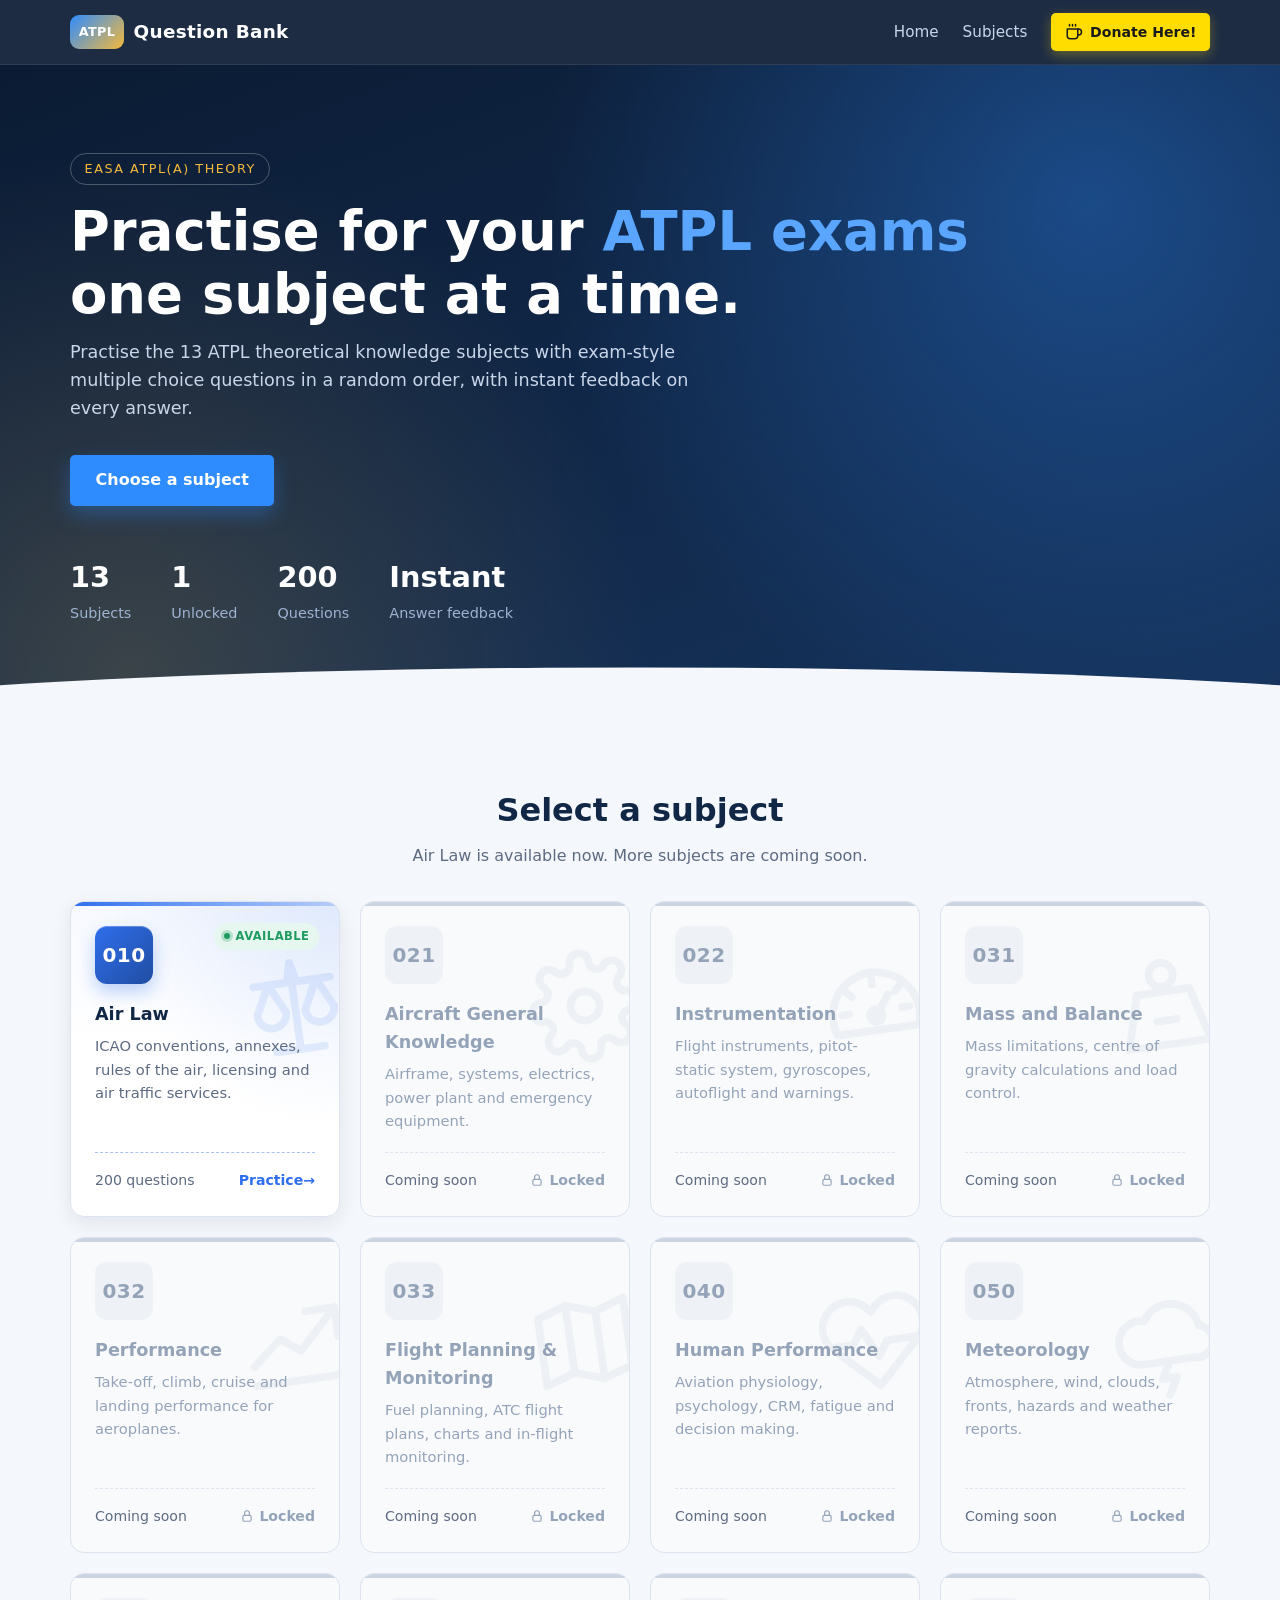
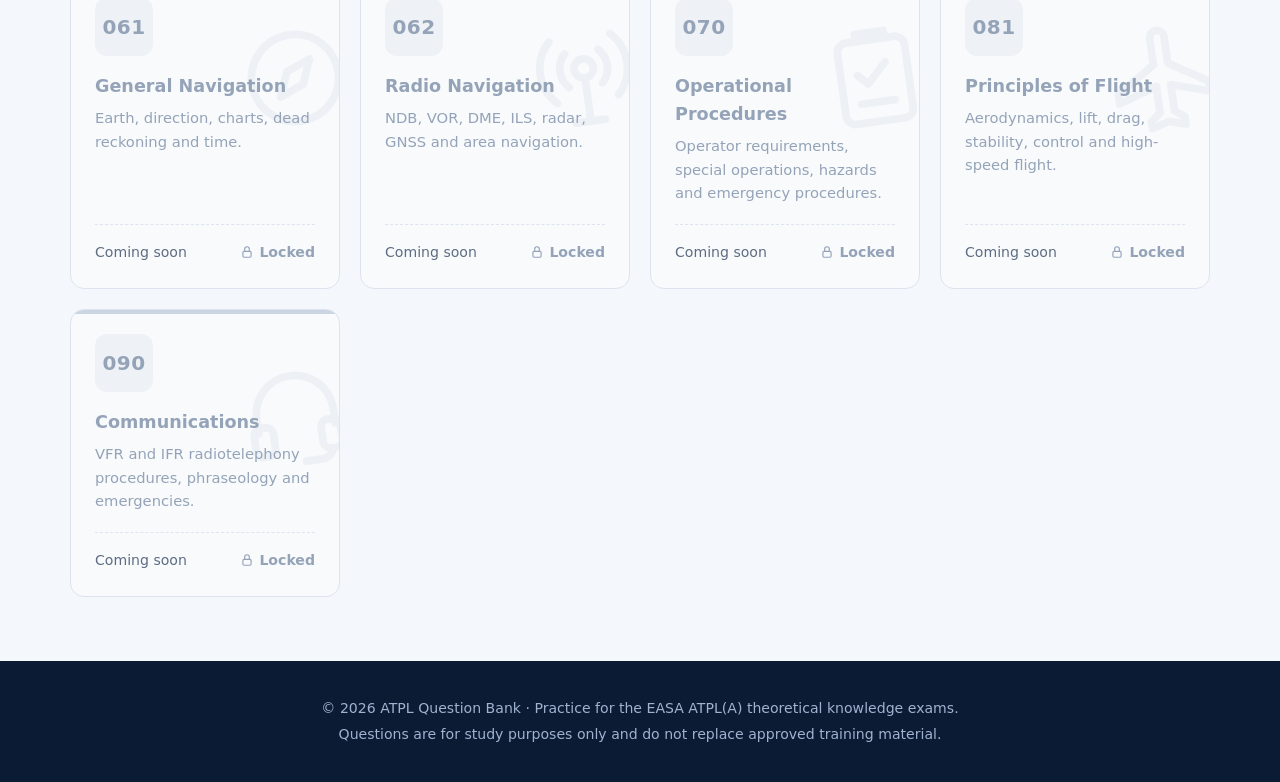
==== commit 4d193433: "add donate button" ====
--- a/index.html
+++ b/index.html
@@ -5,15 +5,22 @@
   <meta name="viewport" content="width=device-width, initial-scale=1.0">
   <title>ATPL Question Bank – Practise for your ATPL exams</title>
   <link rel="stylesheet" href="css/style.css">
+  <script src="js/support.js" defer></script>
 </head>
 <body>
   <header class="site-header">
     <nav class="container nav" aria-label="Main">
       <a class="brand" href="index.html"><span class="brand-mark">ATPL</span> Question Bank</a>
-      <ul class="nav-links">
-        <li><a href="index.html">Home</a></li>
-        <li><a href="index.html#subjects">Subjects</a></li>
-      </ul>
+      <div class="nav-right">
+        <ul class="nav-links">
+          <li><a href="index.html">Home</a></li>
+          <li><a href="index.html#subjects">Subjects</a></li>
+        </ul>
+        <button type="button" class="bmc-btn" aria-label="Donate Here!">
+          <svg viewBox="0 0 24 24" width="18" height="18" fill="none" stroke="currentColor" stroke-width="2" stroke-linecap="round" stroke-linejoin="round" aria-hidden="true"><path d="M17 8h1a4 4 0 0 1 0 8h-1"/><path d="M3 8h14v9a4 4 0 0 1-4 4H7a4 4 0 0 1-4-4z"/><path d="M6 2v2M10 2v2M14 2v2"/></svg>
+          <span>Donate Here!</span>
+        </button>
+      </div>
     </nav>
   </header>
 
--- a/css/style.css
+++ b/css/style.css
@@ -109,6 +109,218 @@
   color: #fff;
 }
 
+.nav-right {
+  display: flex;
+  align-items: center;
+  gap: 1.5rem;
+}
+
+.bmc-btn {
+  display: inline-flex;
+  align-items: center;
+  gap: 0.45rem;
+  height: 38px;
+  padding: 0 0.85rem;
+  border: 0;
+  border-radius: 5px;
+  background: #ffdd00;
+  color: #1b1b1b;
+  font-family: inherit;
+  font-size: 0.88rem;
+  cursor: pointer;
+  font-weight: 700;
+  white-space: nowrap;
+  text-decoration: none;
+  box-shadow: 0 4px 12px rgba(255, 221, 0, 0.3);
+  transition: transform 0.15s, box-shadow 0.2s, filter 0.2s;
+}
+
+.bmc-btn:hover {
+  color: #1b1b1b;
+  filter: brightness(1.04);
+  transform: translateY(-1px);
+  box-shadow: 0 6px 16px rgba(255, 221, 0, 0.45);
+}
+
+.bmc-btn svg {
+  flex: none;
+}
+
+/* Support (PromptPay) popup */
+
+.support-backdrop {
+  position: fixed;
+  inset: 0;
+  z-index: 1000;
+  display: grid;
+  place-items: center;
+  padding: 1rem;
+  background: rgba(15, 23, 42, 0.5);
+  backdrop-filter: blur(4px);
+  opacity: 0;
+  pointer-events: none;
+  transition: opacity 0.2s;
+}
+
+.support-backdrop.show {
+  opacity: 1;
+  pointer-events: auto;
+}
+
+.support-modal {
+  position: relative;
+  width: min(360px, 100%);
+  max-height: calc(100vh - 2rem);
+  overflow-y: auto;
+  padding: 1.75rem 1.5rem 1.5rem;
+  border-radius: 20px;
+  background: #fff;
+  color: #1b2536;
+  text-align: center;
+  box-shadow: 0 24px 60px rgba(15, 23, 42, 0.3);
+  transform: translateY(12px) scale(0.97);
+  transition: transform 0.25s cubic-bezier(0.2, 0.8, 0.2, 1);
+}
+
+.support-backdrop.show .support-modal {
+  transform: none;
+}
+
+.support-close {
+  position: absolute;
+  top: 0.75rem;
+  right: 0.75rem;
+  display: grid;
+  place-items: center;
+  width: 36px;
+  height: 36px;
+  border: 0;
+  border-radius: 5px;
+  background: transparent;
+  color: #64748b;
+  cursor: pointer;
+}
+
+.support-close:hover {
+  background: #f1f5f9;
+  color: #1b2536;
+}
+
+.support-icon {
+  display: inline-grid;
+  place-items: center;
+  width: 52px;
+  height: 52px;
+  border-radius: 50%;
+  background: #ffdd00;
+  color: #1b1b1b;
+  box-shadow: 0 8px 18px rgba(255, 221, 0, 0.4);
+}
+
+.support-head h2 {
+  margin: 0.8rem 0 0.35rem;
+  font-size: 1.3rem;
+}
+
+.support-head p {
+  margin: 0;
+  color: #5d6b82;
+  font-size: 0.9rem;
+  line-height: 1.5;
+}
+
+.support-qr {
+  display: grid;
+  place-items: center;
+  width: 220px;
+  aspect-ratio: 1;
+  margin: 1.25rem auto;
+  border: 2px dashed #dde4ef;
+  border-radius: 16px;
+  background: #f8fafc;
+  overflow: hidden;
+}
+
+.support-qr img {
+  width: 100%;
+  height: 100%;
+  object-fit: contain;
+  background: #fff;
+}
+
+.support-qr:has(img:not([hidden])) {
+  width: min(240px, 100%);
+  aspect-ratio: auto;
+  border: 0;
+  border-radius: 12px;
+  box-shadow: 0 6px 18px rgba(15, 23, 42, 0.12);
+}
+
+.support-qr:has(img:not([hidden])) img {
+  height: auto;
+}
+
+.support-qr-empty {
+  color: #94a3b8;
+  font-size: 0.85rem;
+  font-weight: 600;
+}
+
+.support-label {
+  display: block;
+  margin-bottom: 0.4rem;
+  color: #1e3a8a;
+  font-size: 0.72rem;
+  font-weight: 700;
+  letter-spacing: 1px;
+  text-transform: uppercase;
+}
+
+.support-number {
+  display: flex;
+  align-items: center;
+  justify-content: space-between;
+  gap: 0.75rem;
+  padding: 0.6rem 0.6rem 0.6rem 1rem;
+  border: 1px solid #dde4ef;
+  border-radius: 12px;
+  background: #f8fafc;
+}
+
+.support-number strong {
+  font-size: 1.15rem;
+  letter-spacing: 0.5px;
+  font-variant-numeric: tabular-nums;
+}
+
+.support-copy {
+  padding: 0.45rem 0.85rem;
+  border: 0;
+  border-radius: 5px;
+  background: #1b2536;
+  color: #fff;
+  font: inherit;
+  font-size: 0.82rem;
+  font-weight: 600;
+  cursor: pointer;
+}
+
+.support-copy:hover {
+  background: #0b1b33;
+}
+
+@media (max-width: 600px) {
+  .bmc-btn {
+    width: 38px;
+    padding: 0;
+    justify-content: center;
+  }
+
+  .bmc-btn span {
+    display: none;
+  }
+}
+
 /* ---------- Hero ---------- */
 
 .hero {
@@ -1041,11 +1253,7 @@
   scroll-margin-bottom: 6.5rem;
 }
 
-.exam-feedback.good {
-  background: var(--exam-good-bg);
-  color: #14532d;
-}
-
+.exam-feedback.show.good,
 .exam-feedback.show.bad {
   display: block;
   padding: 0;
@@ -1096,6 +1304,23 @@
 
 .skipped .fb-title {
   color: #475569;
+}
+
+.good .fb-head {
+  background: linear-gradient(135deg, var(--exam-good-bg), #fff);
+}
+
+.good .fb-icon {
+  background: var(--exam-good);
+  box-shadow: 0 6px 14px color-mix(in srgb, var(--exam-good) 35%, transparent);
+}
+
+.good .fb-title {
+  color: var(--exam-good);
+}
+
+.good .fb-head + .fb-explain {
+  border-top: 0;
 }
 
 .fb-sub {
@@ -1211,7 +1436,7 @@
 
 .drawer {
   position: fixed;
-  inset: 0.75rem auto 0.75rem 0.75rem;
+  inset: 0.75rem 0.75rem 0.75rem auto;
   display: flex;
   flex-direction: column;
   width: min(360px, calc(100vw - 1.5rem));
@@ -1220,7 +1445,7 @@
   border-radius: 24px;
   background: #fff;
   box-shadow: 0 24px 60px rgba(15, 23, 42, 0.25);
-  transform: translateX(calc(-100% - 1rem));
+  transform: translateX(calc(100% + 1rem));
   transition: transform 0.3s cubic-bezier(0.2, 0.8, 0.2, 1);
 }
 
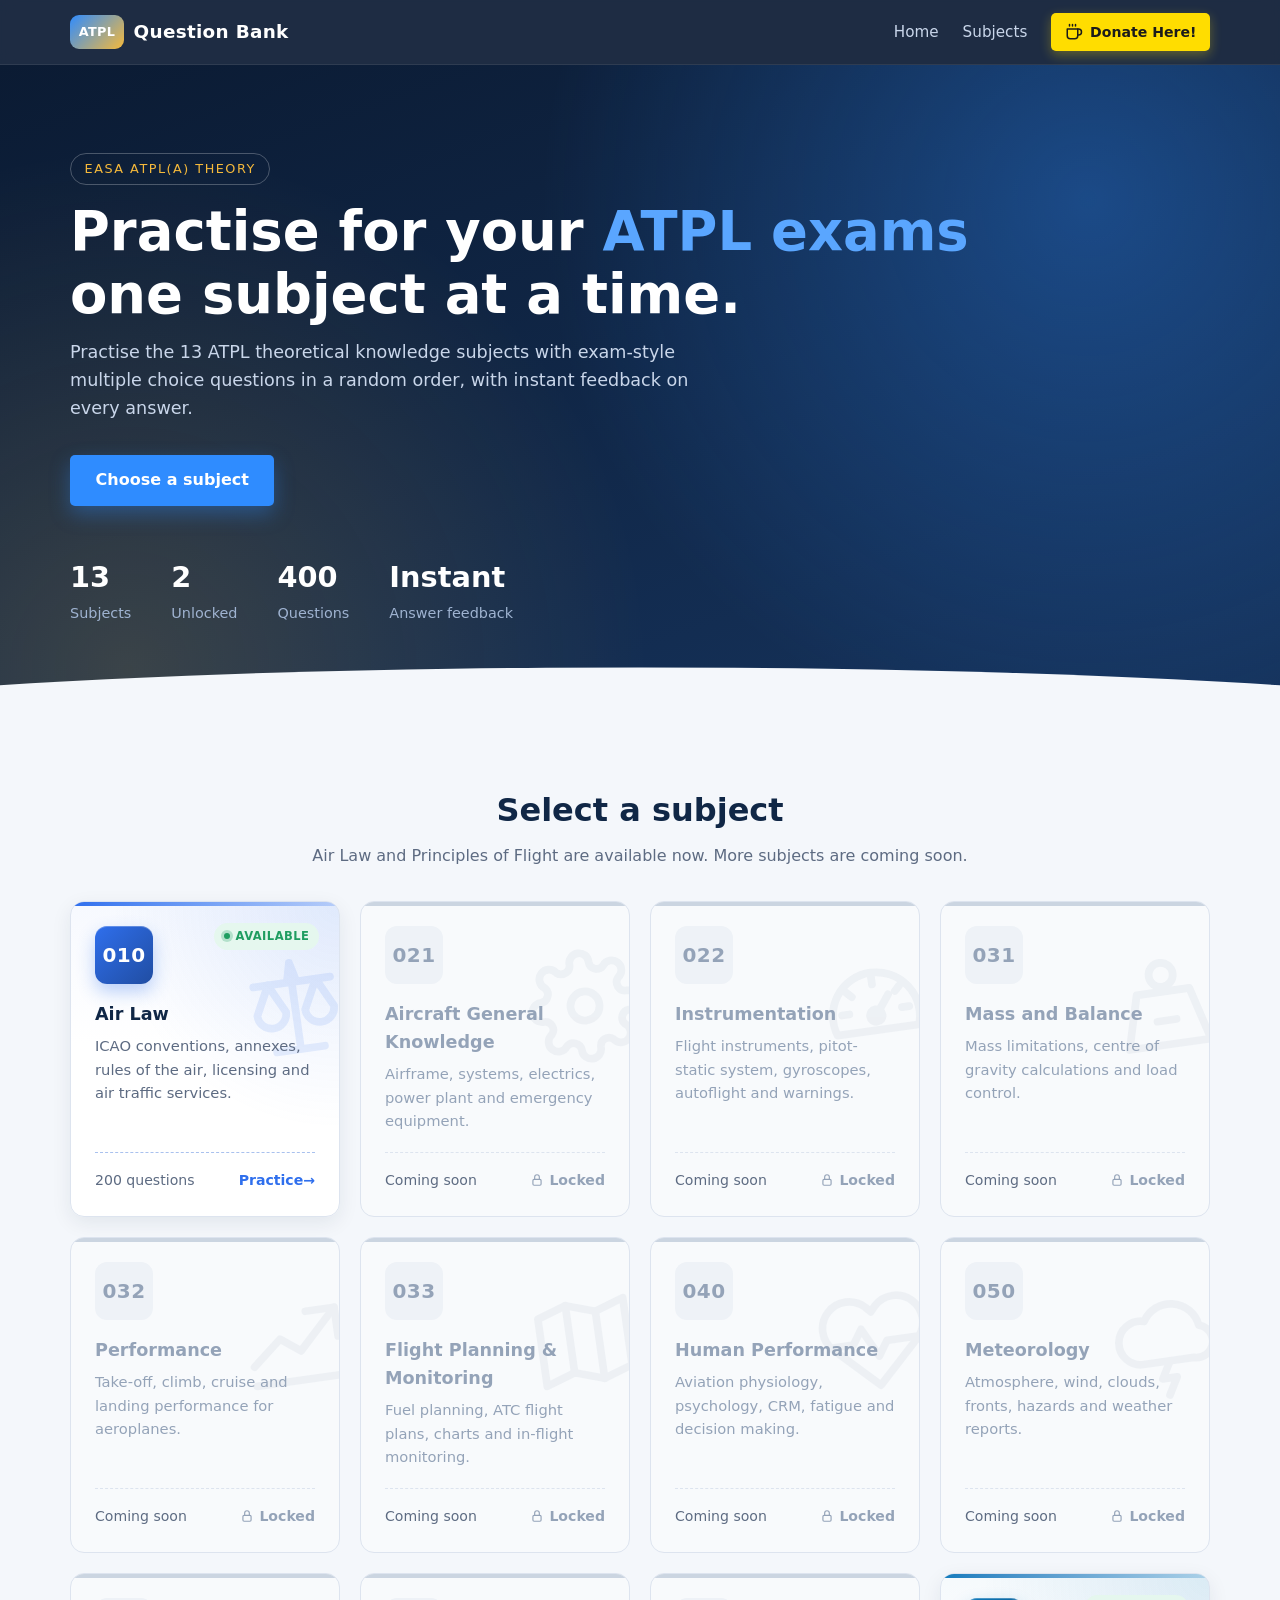
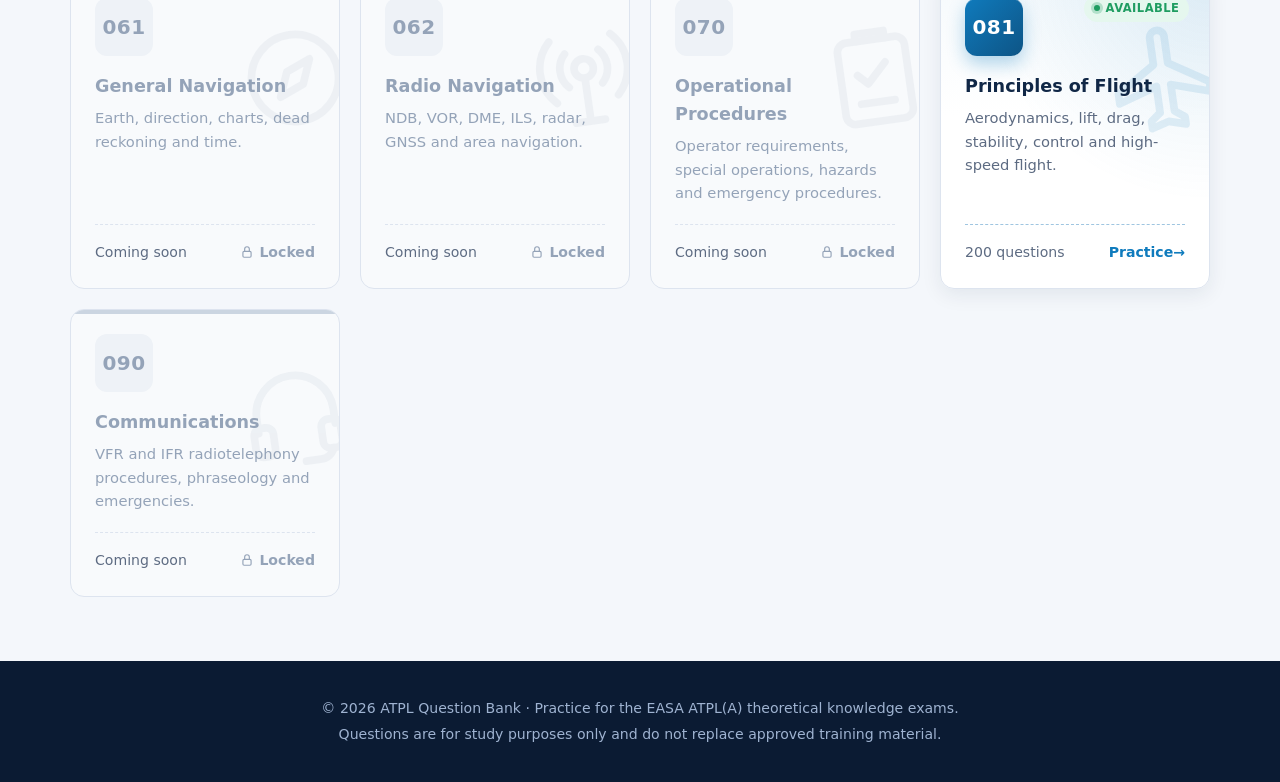
==== commit 99d13b78: "add pof" ====
--- a/index.html
+++ b/index.html
@@ -33,8 +33,8 @@
         <a class="btn btn-primary" href="#subjects">Choose a subject</a>
         <div class="stats">
           <div class="stat"><strong>13</strong><span>Subjects</span></div>
-          <div class="stat"><strong>1</strong><span>Unlocked</span></div>
-          <div class="stat"><strong>200</strong><span>Questions</span></div>
+          <div class="stat"><strong>2</strong><span>Unlocked</span></div>
+          <div class="stat"><strong>400</strong><span>Questions</span></div>
           <div class="stat"><strong>Instant</strong><span>Answer feedback</span></div>
         </div>
       </div>
@@ -44,7 +44,7 @@
       <div class="container">
         <div class="section-head">
           <h2>Select a subject</h2>
-          <p>Air Law is available now. More subjects are coming soon.</p>
+          <p>Air Law and Principles of Flight are available now. More subjects are coming soon.</p>
         </div>
         <div class="subject-grid">
         <a class="subject-card s-010" href="subjects/air-law.html">
@@ -147,15 +147,16 @@
             <span class="lock">Locked</span>
           </div>
         </div>
-        <div class="subject-card s-081 is-locked" aria-disabled="true">
+        <a class="subject-card s-081" href="subjects/principles-of-flight.html">
+          <span class="card-badge">Available</span>
           <span class="subject-code">081</span>
           <h3>Principles of Flight</h3>
           <p>Aerodynamics, lift, drag, stability, control and high-speed flight.</p>
           <div class="card-footer">
-            <span class="count">Coming soon</span>
-            <span class="lock">Locked</span>
+            <span class="count">200 questions</span>
+            <span class="go">Practice</span>
           </div>
-        </div>
+        </a>
         <div class="subject-card s-090 is-locked" aria-disabled="true">
           <span class="subject-code">090</span>
           <h3>Communications</h3>
--- a/css/style.css
+++ b/css/style.css
@@ -941,6 +941,14 @@
   content: counter(correct) " correct of " counter(answered) " answered";
 }
 
+[data-quiz] > p {
+  max-width: 520px;
+  margin: 20vh auto 0;
+  padding: 0 1rem;
+  color: var(--muted);
+  text-align: center;
+}
+
 /* ---------- Exam mode (built by js/quiz.js) ---------- */
 
 .exam-mode > :not(.exam) {
